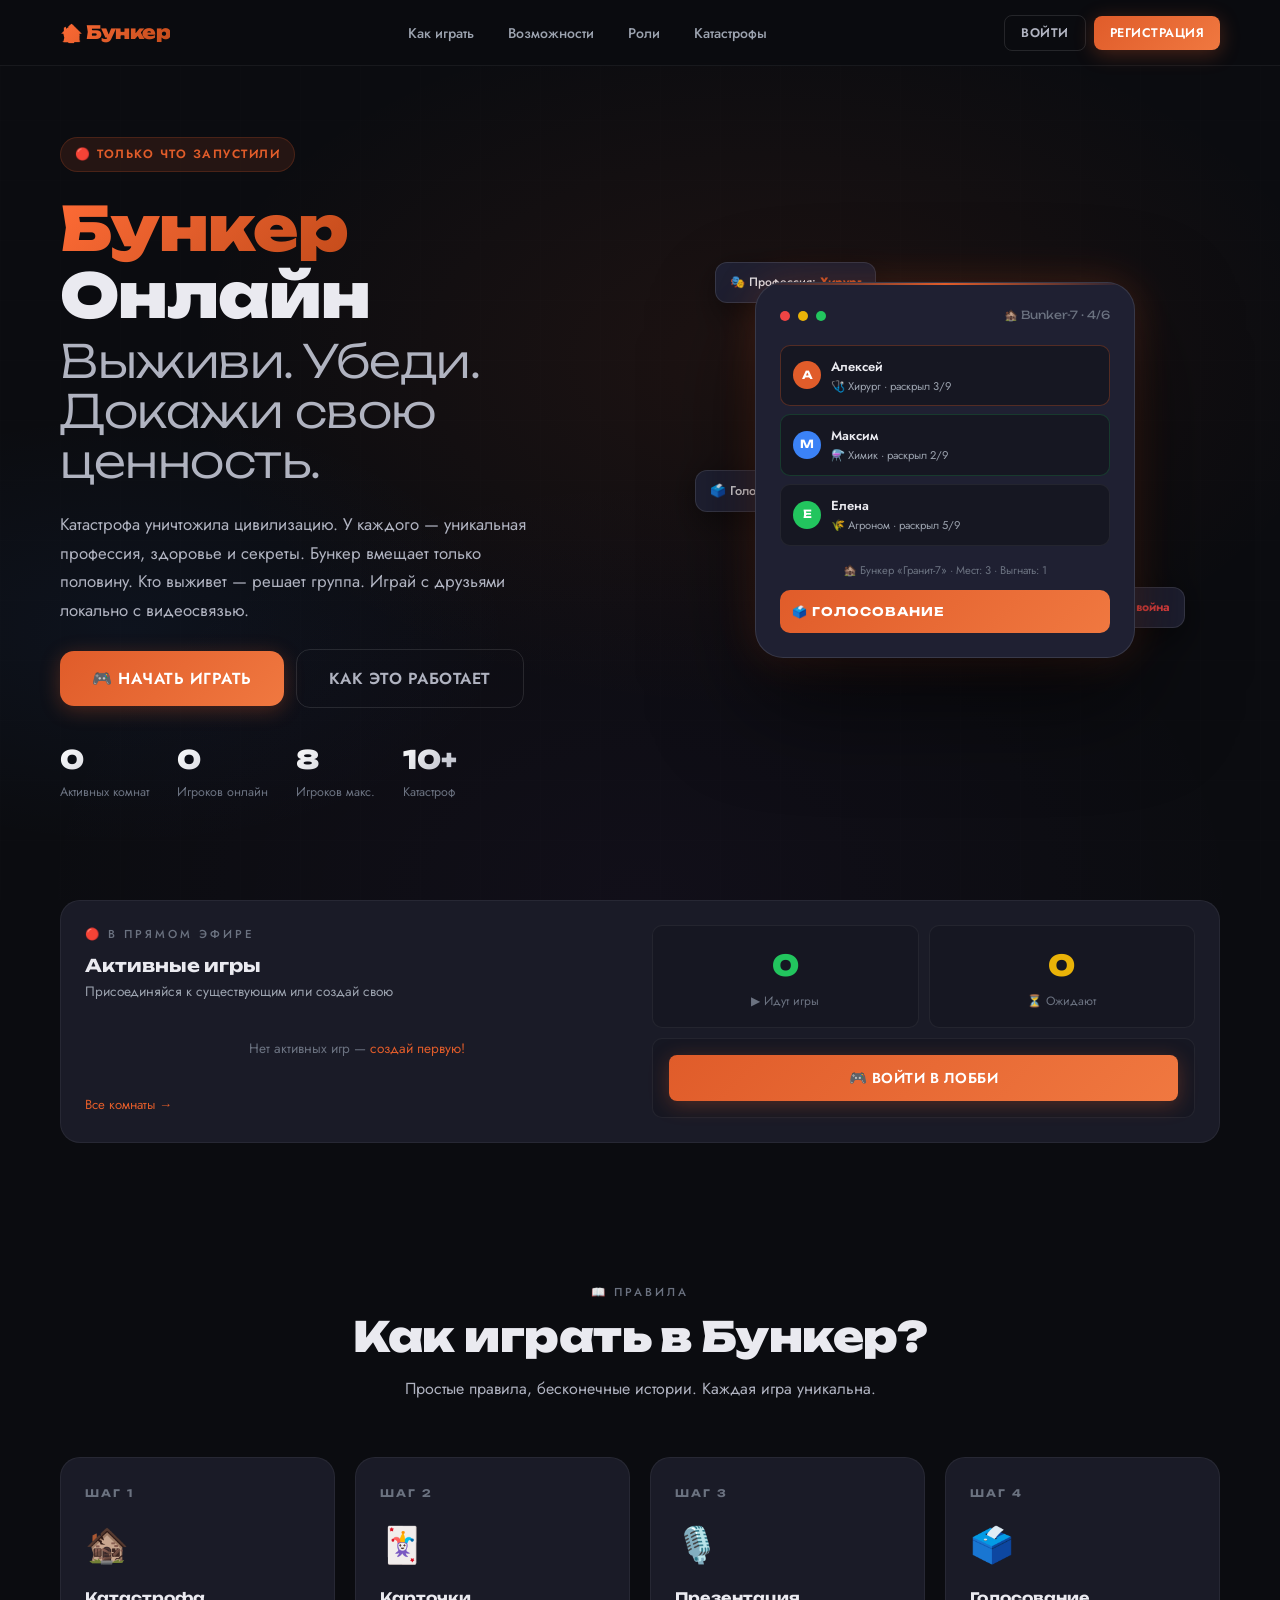
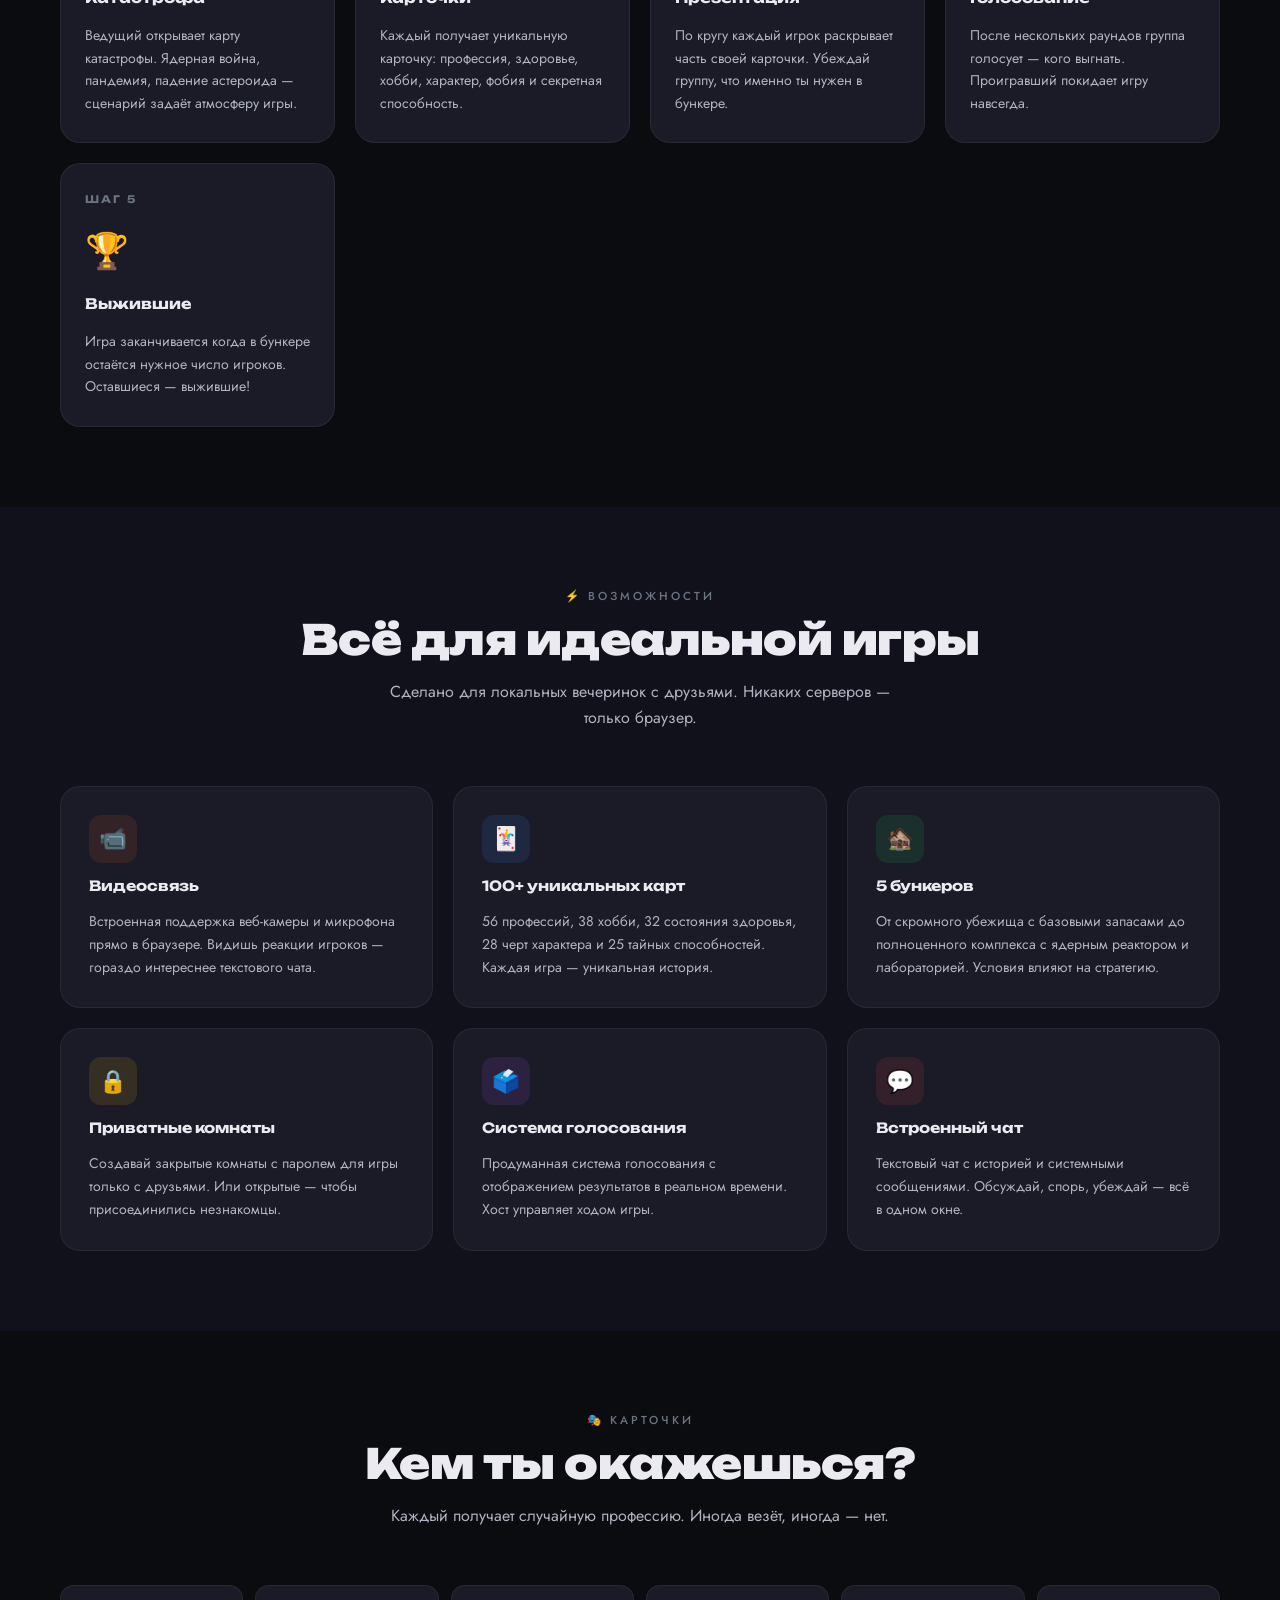
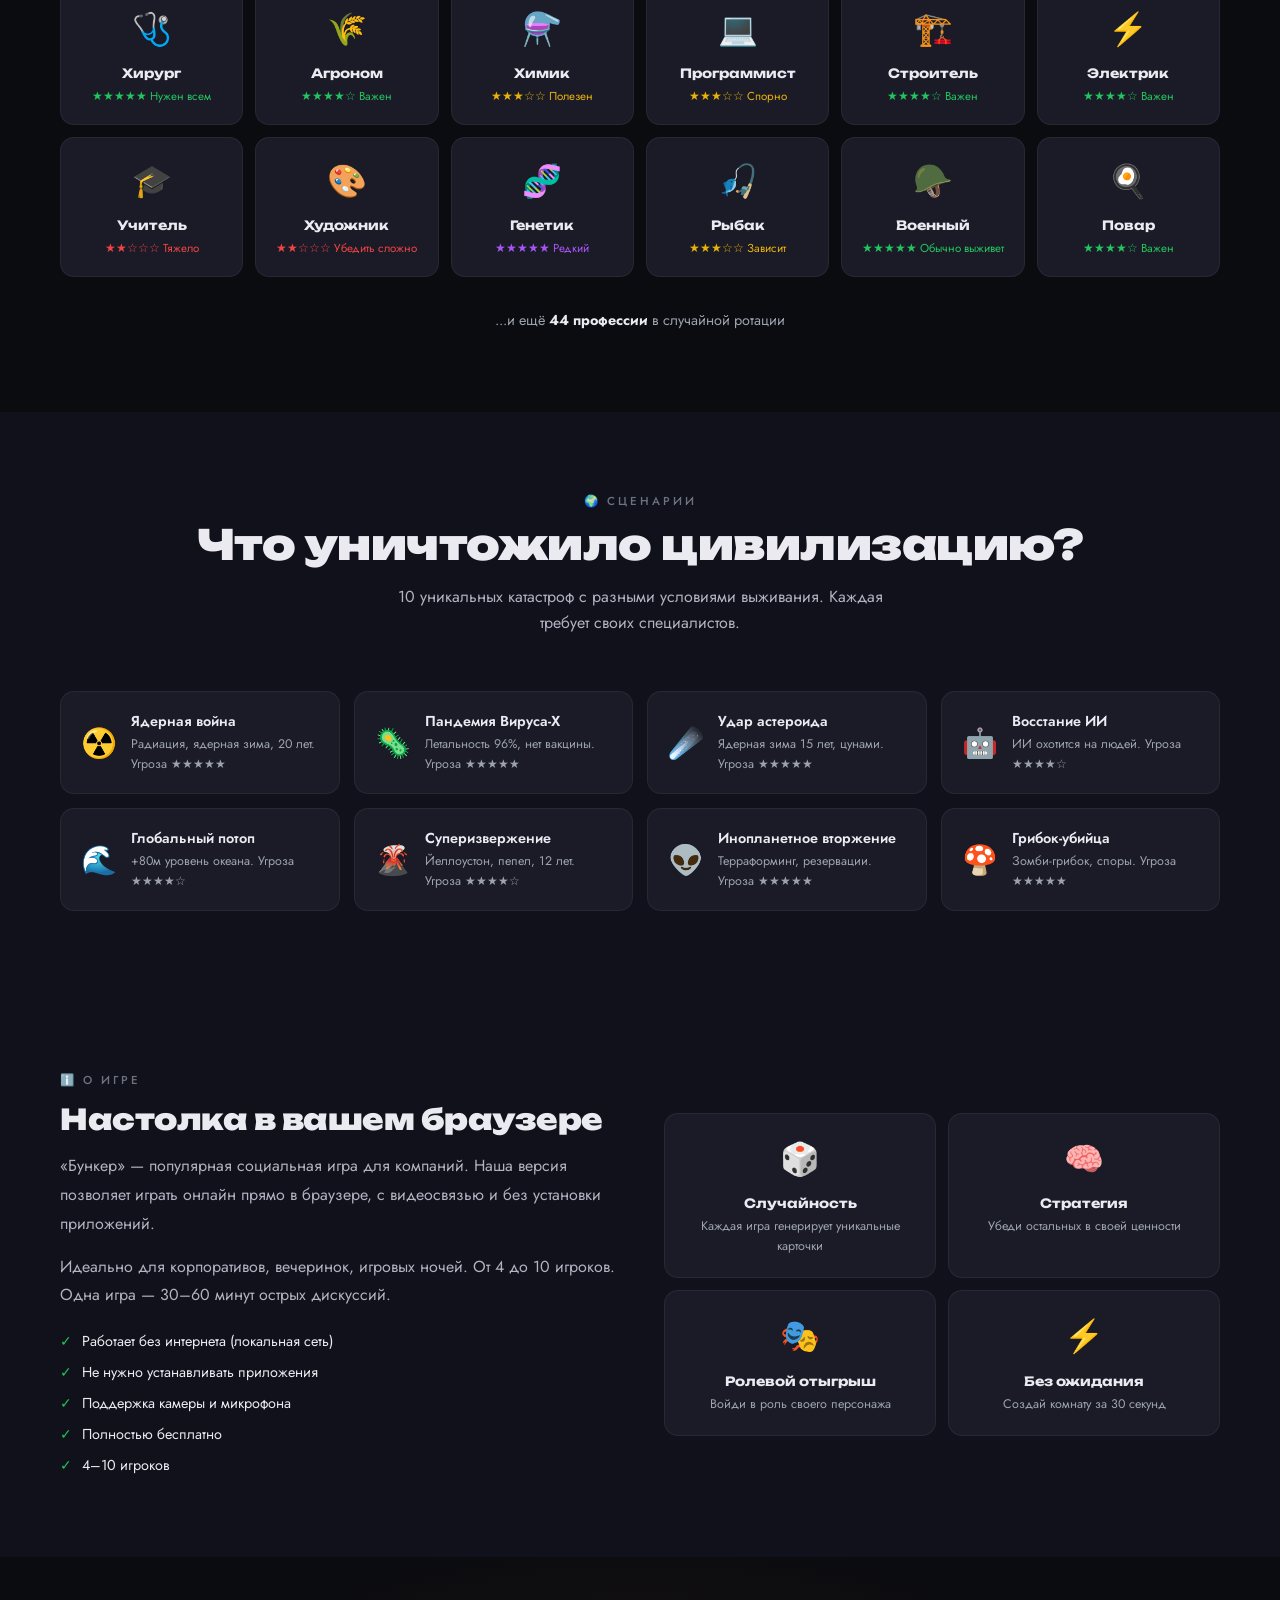
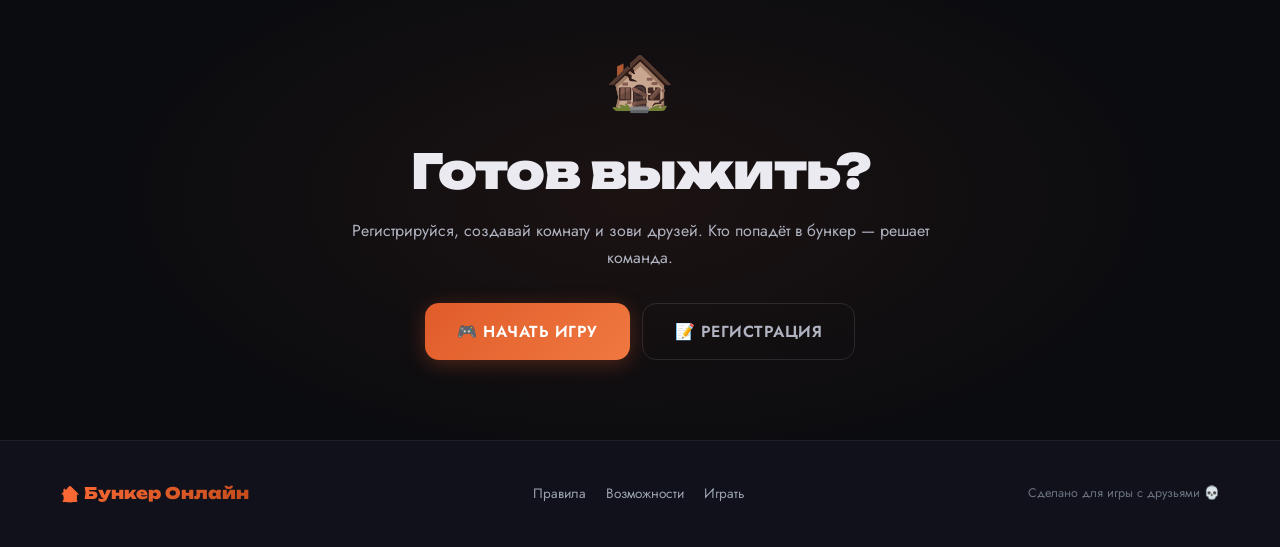
==== game.html @ c31a3048 "Add files via upload" ====
<!DOCTYPE html>
<html lang="ru">
<head>
<meta charset="UTF-8">
<meta name="viewport" content="width=device-width, initial-scale=1.0">
<title>🏚️ Бункер — Игра</title>
<link rel="icon" href="data:image/svg+xml,<svg xmlns='http://www.w3.org/2000/svg' viewBox='0 0 100 100'><text y='.9em' font-size='90'>🏚️</text></svg>">
<link rel="stylesheet" href="css/style.css">
<link rel="stylesheet" href="css/game.css">
</head>
<body class="game-body">

<!-- TOAST -->
<div class="toast-container" id="toast-container"></div>

<!-- ═══════════════════════════════════════
     GAME TOPBAR
═══════════════════════════════════════ -->
<header class="game-topbar">
  <div class="gtb-logo">
    <a href="index.html" class="grad-text" style="font-family:'Unbounded';font-size:.95rem;font-weight:900;">🏚️</a>
  </div>
  <div class="gtb-room-info">
    <span class="gtb-room-name" id="gtb-room-name"></span>
    <span class="gtb-phase-badge phase-waiting" id="gtb-phase"></span>
  </div>
  <div class="gtb-center">
    <span class="player-count-badge" id="gtb-player-count"></span>
    <span id="gtb-extra-info" style="font-size:.78rem;color:var(--muted);"></span>
  </div>
  <div class="gtb-right">
    <button class="btn btn-ghost btn-sm" id="vote-start-btn" onclick="openVote()" style="display:none;">🗳️ Голосование</button>
    <button class="btn btn-accent btn-sm"  id="top-start-btn"  onclick="startGame()"  style="display:none;">▶ Начать игру</button>
    <button class="btn btn-red btn-sm"     onclick="leaveRoom()">🚪 Выйти</button>
    <!-- User info -->
    <div class="flex items-center gap-8" style="margin-left:6px;padding-left:12px;border-left:1px solid var(--border);">
      <div class="avatar avatar-sm" id="nav-avatar" style="background:var(--accent)">?</div>
      <span id="nav-username" style="font-size:.82rem;font-weight:600;color:var(--text2);"></span>
      <button class="btn btn-ghost btn-xs" onclick="doLogout()">Выйти</button>
    </div>
  </div>
</header>

<!-- ═══════════════════════════════════════
     LOBBY VIEW
═══════════════════════════════════════ -->
<div class="game-view active" id="lobby-view">
  <div class="lobby-body">
    <div class="lobby-top">
      <div>
        <div class="lobby-heading">🎮 Активные игры</div>
        <div class="lobby-sub">Выбери комнату или создай свою</div>
      </div>
      <div class="lobby-btns">
        <button class="btn btn-ghost btn-sm" onclick="refreshRoomsList()">🔄 Обновить</button>
        <button class="btn btn-outline btn-sm" onclick="openJoinModal()">🔑 Войти по коду</button>
        <button class="btn btn-accent" onclick="openCreateModal()">➕ Создать игру</button>
      </div>
    </div>
    <div class="rooms-list">
      <div class="rooms-grid" id="rooms-grid"></div>
      <div class="rooms-empty" id="rooms-empty" style="display:none;">
        <div class="empty-emoji">🏚️</div>
        <p>Нет активных игр</p>
        <button class="btn btn-accent" style="margin-top:12px;" onclick="openCreateModal()">➕ Создать первую игру</button>
      </div>
    </div>
  </div>
</div>

<!-- ═══════════════════════════════════════
     ROOM VIEW (waiting + playing inside)
═══════════════════════════════════════ -->
<div class="game-view" id="room-view" style="flex:1;overflow:hidden;flex-direction:column;">

  <!-- ── WAITING VIEW ── -->
  <div class="game-view" id="waiting-view" style="flex:1;flex-direction:column;">
    <div class="waiting-wrap">
      <div class="waiting-eyebrow">Ожидание игроков</div>
      <div class="waiting-title" id="wv-room-name">Название комнаты</div>

      <div class="waiting-code-wrap">
        <div class="waiting-code-label">Код комнаты — нажми чтобы скопировать</div>
        <div class="waiting-code" id="wv-room-code" onclick="copyRoomCode()">XXXX</div>
      </div>

      <div>
        <div class="waiting-players-label" style="text-align:center;margin-bottom:10px;">Участники</div>
        <div class="waiting-players-grid" id="wv-players"></div>
      </div>

      <div class="waiting-meta" id="wv-meta"></div>

      <div class="waiting-actions">
        <button class="btn btn-ghost" id="wv-mic-btn" onclick="toggleMic()">🎤 Мик вкл</button>
        <button class="btn btn-ghost" id="wv-cam-btn" onclick="toggleCam()">📹 Кам вкл</button>
        <button class="btn btn-accent" id="wv-start-btn" onclick="startGame()" style="display:none;">▶ Начать игру</button>
      </div>

      <div style="font-size:.78rem;color:var(--muted);text-align:center;max-width:400px;">
        💡 Минимум 2 игрока для начала. Хост управляет игрой.
      </div>
    </div>
  </div>

  <!-- ── PLAYING VIEW ── -->
  <div class="game-view" id="playing-view" style="flex:1;flex-direction:column;">
    <!-- Phase banner -->
    <div class="phase-banner">
      <div class="pb-text" id="phase-banner-text"><strong>Знакомство</strong></div>
      <div class="pb-actions">
        <button class="btn btn-ghost btn-xs" id="pb-reveal-all" onclick="revealAllMyCard()" style="display:none;">👁 Раскрыть всё</button>
        <button class="btn btn-xs btn-red" id="pb-host-tally" onclick="hostTallyVotes()" style="display:none;">📊 Подвести итоги</button>
      </div>
    </div>

    <div class="playing-wrap" style="flex:1;overflow:hidden;">

      <!-- LEFT: Players list -->
      <div class="players-panel">
        <div class="panel-head">
          <span>Игроки</span>
          <span id="alive-count" style="color:var(--accent);"></span>
        </div>
        <div class="players-list" id="players-list"></div>
      </div>

      <!-- CENTER: Video + Controls -->
      <div class="center-panel" style="position:relative;overflow:hidden;">
        <div class="center-top" style="flex:1;overflow:hidden;">
          <div class="video-grid vg-1" id="video-grid"></div>
        </div>

        <div class="controls-bar">
          <button class="ctrl-btn" id="ctrl-mic"  onclick="toggleMic()"     title="Микрофон">🎤</button>
          <button class="ctrl-btn" id="ctrl-cam"  onclick="toggleCam()"     title="Камера">📹</button>
          <div class="ctrl-sep"></div>
          <button class="ctrl-btn" onclick="openVote()"                      title="Голосование">🗳️</button>
          <button class="ctrl-btn" onclick="switchRightTab('chat')"          title="Чат">💬</button>
          <button class="ctrl-btn" onclick="switchRightTab('card')"          title="Карточка">🃏</button>
          <button class="ctrl-btn" onclick="switchRightTab('bunker')"        title="Бункер">🏚️</button>
        </div>

        <!-- Vote overlay -->
        <div class="vote-overlay" id="vote-overlay">
          <div class="vote-box">
            <div class="vote-title">🗳️ Голосование</div>
            <div class="vote-sub">Кого выгнать из бункера?</div>
            <div class="vote-list" id="vote-list"></div>
            <div class="vote-footer">
              <button class="btn btn-ghost btn-sm" onclick="closeVote()">Отмена</button>
              <button class="btn btn-red btn-sm"   onclick="confirmVote()" id="confirm-vote-btn" disabled>Проголосовать</button>
            </div>
            <div class="vote-results-section" id="vote-results-section" style="display:none;">
              <div class="vr-title">📊 Итоги голосования</div>
              <div id="vote-results-list"></div>
              <button class="btn btn-ghost btn-sm w-full" style="margin-top:10px;" onclick="closeVote()">Закрыть</button>
            </div>
          </div>
        </div>

        <!-- End Game overlay -->
        <div class="endgame-overlay" id="endgame-overlay">
          <div class="endgame-box">
            <div class="eg-emoji" id="eg-emoji">🎉</div>
            <div class="eg-title win" id="eg-title">Вы выжили!</div>
            <div class="eg-desc" id="eg-desc"></div>
            <div style="margin-bottom:10px;font-size:.72rem;letter-spacing:2px;text-transform:uppercase;color:var(--green);">Выжившие</div>
            <div class="eg-survivors" id="eg-survivors"></div>
            <div style="margin-bottom:10px;font-size:.72rem;letter-spacing:2px;text-transform:uppercase;color:var(--red);">Выгнаны</div>
            <div class="eg-kicked" id="eg-kicked"></div>
            <div class="eg-actions">
              <button class="btn btn-accent" onclick="leaveRoom()">🏠 В лобби</button>
              <button class="btn btn-outline" onclick="document.getElementById('endgame-overlay').classList.remove('open')">Закрыть</button>
            </div>
          </div>
        </div>
      </div>

      <!-- RIGHT: Card / Chat / Bunker -->
      <div class="right-panel">
        <div class="right-tabs">
          <button class="rtab active" id="rtab-card"   onclick="switchRightTab('card')">🃏 Карта</button>
          <button class="rtab"        id="rtab-chat"   onclick="switchRightTab('chat')">
            💬 Чат<div class="notif-dot"></div>
          </button>
          <button class="rtab"        id="rtab-bunker" onclick="switchRightTab('bunker')">🏚️ Бункер</button>
        </div>
        <div class="right-content">
          <!-- Card panel -->
          <div class="rpanel active card-panel" id="rpanel-card">
            <div id="char-card-container"></div>
          </div>
          <!-- Chat panel -->
          <div class="rpanel chat-panel" id="rpanel-chat">
            <div class="chat-messages" id="chat-messages"></div>
            <div class="chat-input-row">
              <input class="chat-input" id="chat-input" placeholder="Написать…" maxlength="300" />
              <button class="chat-send-btn" onclick="sendChat()">➤</button>
            </div>
          </div>
          <!-- Bunker panel -->
          <div class="rpanel bunker-panel" id="rpanel-bunker">
            <div id="bunker-panel-content"></div>
          </div>
        </div>
      </div>

    </div><!-- /playing-wrap -->
  </div><!-- /playing-view -->

</div><!-- /room-view -->


<!-- ═══════════════════════════════════════
     MODALS
═══════════════════════════════════════ -->

<!-- Create room -->
<div class="overlay" id="create-modal">
  <div class="modal modal-md">
    <div class="modal-header">
      <h3>➕ Создать игру</h3>
      <button class="btn-close" onclick="closeModal('create-modal')">✕</button>
    </div>
    <div class="modal-body">
      <div class="field">
        <label>Название комнаты</label>
        <input id="cr-name" placeholder="Бункер выживших" maxlength="40" />
      </div>
      <div class="field">
        <label>Количество игроков</label>
        <select id="cr-players">
          <option value="4">4 игрока</option>
          <option value="5">5 игроков</option>
          <option value="6" selected>6 игроков</option>
          <option value="7">7 игроков</option>
          <option value="8">8 игроков</option>
          <option value="10">10 игроков</option>
        </select>
      </div>
      <div class="field">
        <label>Режим игры</label>
        <select id="cr-preset">
          <option value="classic">📖 Классика</option>
          <option value="hard">⚔️ Хардкор</option>
          <option value="fun">😄 Весёлый</option>
        </select>
      </div>
      <div class="field">
        <label>Пароль (оставь пустым для открытой игры)</label>
        <input id="cr-password" type="password" placeholder="Пустое = открытая игра" />
      </div>
    </div>
    <div class="modal-footer">
      <button class="btn btn-ghost" onclick="closeModal('create-modal')">Отмена</button>
      <button class="btn btn-accent" onclick="createRoom()">🚀 Создать</button>
    </div>
  </div>
</div>

<!-- Join by code -->
<div class="overlay" id="join-modal">
  <div class="modal modal-sm">
    <div class="modal-header">
      <h3>🔑 Войти по коду</h3>
      <button class="btn-close" onclick="closeModal('join-modal')">✕</button>
    </div>
    <div class="modal-body">
      <div class="field">
        <label>Код комнаты (4 символа)</label>
        <input id="jn-code" placeholder="XXXX" maxlength="4"
          style="font-family:'Unbounded';letter-spacing:6px;text-transform:uppercase;font-size:1.3rem;text-align:center;"
          oninput="this.value=this.value.toUpperCase()" />
      </div>
    </div>
    <div class="modal-footer">
      <button class="btn btn-ghost"  onclick="closeModal('join-modal')">Отмена</button>
      <button class="btn btn-accent" onclick="joinByCode()">Войти →</button>
    </div>
  </div>
</div>

<!-- Password prompt -->
<div class="overlay" id="pass-modal">
  <div class="modal modal-sm">
    <div class="modal-header">
      <h3>🔒 Введи пароль</h3>
      <button class="btn-close" onclick="closeModal('pass-modal')">✕</button>
    </div>
    <div class="modal-body">
      <div class="field">
        <label>Пароль комнаты</label>
        <input id="pm-pass" type="password" placeholder="Пароль…" />
      </div>
    </div>
    <div class="modal-footer">
      <button class="btn btn-ghost"  onclick="closeModal('pass-modal')">Отмена</button>
      <button class="btn btn-accent" onclick="submitPass()">Войти</button>
    </div>
  </div>
</div>

<script src="js/data.js"></script>
<script src="js/auth.js"></script>
<script src="js/game.js"></script>
<script>
  // Enter key for modals
  document.getElementById('jn-code').addEventListener('keydown', e => { if (e.key === 'Enter') joinByCode(); });
  document.getElementById('pm-pass').addEventListener('keydown', e => { if (e.key === 'Enter') submitPass(); });
  document.getElementById('cr-name').addEventListener('keydown', e => { if (e.key === 'Enter') createRoom(); });
  // Init
  window.addEventListener('DOMContentLoaded', initGamePage);
</script>
</body>
</html>
---- css/style.css ----
/* ═══════════════════════════════════════════════════════════
   БУНКЕР ОНЛАЙН — GLOBAL STYLES
   ═══════════════════════════════════════════════════════════ */

@import url('https://fonts.googleapis.com/css2?family=Unbounded:wght@300;400;600;700;900&family=Jost:ital,wght@0,300;0,400;0,500;0,600;0,700;1,400&display=swap');

/* ── RESET & BASE ── */
*, *::before, *::after { margin: 0; padding: 0; box-sizing: border-box; }
html { scroll-behavior: smooth; font-size: 16px; }
body {
  font-family: 'Jost', sans-serif;
  background: var(--bg);
  color: var(--text);
  line-height: 1.6;
  min-height: 100vh;
  -webkit-font-smoothing: antialiased;
}

/* ── CSS VARIABLES ── */
:root {
  --bg:        #0b0c10;
  --bg2:       #10111a;
  --bg3:       #161722;
  --card:      #1a1b27;
  --card2:     #1f2032;
  --border:    rgba(255,255,255,0.06);
  --border2:   rgba(255,255,255,0.11);
  --border3:   rgba(255,255,255,0.18);

  --accent:    #e05c2a;
  --accent2:   #f07840;
  --accent3:   #c44b1a;
  --accent-bg: rgba(224,92,42,0.12);
  --accent-glow: 0 0 40px rgba(224,92,42,0.25);

  --blue:      #3b82f6;
  --blue-bg:   rgba(59,130,246,0.12);
  --green:     #22c55e;
  --green-bg:  rgba(34,197,94,0.12);
  --red:       #ef4444;
  --red-bg:    rgba(239,68,68,0.12);
  --yellow:    #eab308;
  --yellow-bg: rgba(234,179,8,0.12);
  --purple:    #a855f7;
  --purple-bg: rgba(168,85,247,0.12);

  --text:      #eaeaf0;
  --text2:     #b0b3c0;
  --muted:     #6b7280;
  --muted2:    #9ca3af;

  --radius-sm: 8px;
  --radius:    14px;
  --radius-lg: 20px;
  --radius-xl: 28px;

  --shadow-sm: 0 2px 8px rgba(0,0,0,0.3);
  --shadow:    0 8px 30px rgba(0,0,0,0.4);
  --shadow-lg: 0 20px 60px rgba(0,0,0,0.5);
  --shadow-xl: 0 40px 100px rgba(0,0,0,0.6);

  --transition: 0.22s ease;
  --transition-fast: 0.12s ease;
}

/* ── SCROLLBAR ── */
::-webkit-scrollbar { width: 5px; height: 5px; }
::-webkit-scrollbar-track { background: var(--bg2); }
::-webkit-scrollbar-thumb { background: rgba(255,255,255,0.1); border-radius: 3px; }
::-webkit-scrollbar-thumb:hover { background: rgba(255,255,255,0.2); }

/* ── TYPOGRAPHY ── */
h1,h2,h3,h4,h5 { font-family: 'Unbounded', sans-serif; line-height: 1.2; }
a { color: inherit; text-decoration: none; }
img { max-width: 100%; display: block; }
button { cursor: pointer; font-family: 'Jost', sans-serif; }
input, select, textarea { font-family: 'Jost', sans-serif; }

/* ── BUTTONS ── */
.btn {
  display: inline-flex; align-items: center; justify-content: center;
  gap: 8px; padding: 13px 24px;
  border: none; border-radius: var(--radius-sm);
  font-size: 0.9rem; font-weight: 600;
  letter-spacing: 0.5px; text-transform: uppercase;
  transition: all var(--transition); white-space: nowrap;
  position: relative; overflow: hidden;
}
.btn::after {
  content: ''; position: absolute; inset: 0;
  background: rgba(255,255,255,0); transition: background var(--transition-fast);
}
.btn:hover::after { background: rgba(255,255,255,0.06); }
.btn:active { transform: scale(0.98); }

.btn-accent {
  background: linear-gradient(135deg, var(--accent), var(--accent2));
  color: #fff; box-shadow: 0 4px 20px rgba(224,92,42,0.3);
}
.btn-accent:hover { box-shadow: 0 8px 30px rgba(224,92,42,0.5); transform: translateY(-2px); }

.btn-outline {
  background: transparent; color: var(--text2);
  border: 1px solid var(--border2);
}
.btn-outline:hover { border-color: var(--border3); color: var(--text); }

.btn-ghost {
  background: rgba(255,255,255,0.05); color: var(--text2);
  border: 1px solid var(--border);
}
.btn-ghost:hover { background: rgba(255,255,255,0.09); color: var(--text); }

.btn-blue {
  background: linear-gradient(135deg, var(--blue), #2563eb);
  color: #fff; box-shadow: 0 4px 20px rgba(59,130,246,0.3);
}
.btn-blue:hover { box-shadow: 0 8px 30px rgba(59,130,246,0.5); transform: translateY(-2px); }

.btn-green {
  background: linear-gradient(135deg, var(--green), #16a34a);
  color: #fff; box-shadow: 0 4px 20px rgba(34,197,94,0.3);
}
.btn-green:hover { box-shadow: 0 8px 30px rgba(34,197,94,0.4); transform: translateY(-2px); }

.btn-red {
  background: var(--red-bg); color: var(--red);
  border: 1px solid rgba(239,68,68,0.25);
}
.btn-red:hover { background: rgba(239,68,68,0.22); }

.btn-lg { padding: 16px 32px; font-size: 1rem; border-radius: var(--radius); }
.btn-sm { padding: 8px 16px; font-size: 0.78rem; }
.btn-xs { padding: 5px 10px; font-size: 0.72rem; border-radius: 6px; }
.btn:disabled { opacity: 0.4; cursor: not-allowed; transform: none !important; box-shadow: none !important; }

/* ── FORM ELEMENTS ── */
.field { display: flex; flex-direction: column; gap: 6px; }
.field label {
  font-size: 0.73rem; letter-spacing: 1.5px;
  text-transform: uppercase; color: var(--muted2); font-weight: 500;
}
.field input, .field select, .field textarea {
  padding: 13px 16px; background: var(--bg2);
  border: 1px solid var(--border2); border-radius: var(--radius-sm);
  color: var(--text); font-size: 0.95rem;
  transition: border-color var(--transition), box-shadow var(--transition);
  outline: none; width: 100%;
}
.field input:focus, .field select:focus {
  border-color: var(--accent);
  box-shadow: 0 0 0 3px rgba(224,92,42,0.15);
}
.field input::placeholder { color: var(--muted); }
.field select { appearance: none; cursor: pointer; }
.field select option { background: var(--bg3); }

/* ── BADGES ── */
.badge {
  display: inline-flex; align-items: center; gap: 5px;
  padding: 4px 10px; border-radius: 20px;
  font-size: 0.7rem; font-weight: 600; letter-spacing: 0.8px; text-transform: uppercase;
}
.badge-orange { background: var(--accent-bg); color: var(--accent); border: 1px solid rgba(224,92,42,0.2); }
.badge-blue   { background: var(--blue-bg);   color: var(--blue);   border: 1px solid rgba(59,130,246,0.2); }
.badge-green  { background: var(--green-bg);  color: var(--green);  border: 1px solid rgba(34,197,94,0.2); }
.badge-red    { background: var(--red-bg);    color: var(--red);    border: 1px solid rgba(239,68,68,0.2); }
.badge-yellow { background: var(--yellow-bg); color: var(--yellow); border: 1px solid rgba(234,179,8,0.2); }
.badge-purple { background: var(--purple-bg); color: var(--purple); border: 1px solid rgba(168,85,247,0.2); }
.badge-gray   { background: rgba(107,114,128,0.12); color: var(--muted2); border: 1px solid var(--border); }

/* ── CARD ── */
.card {
  background: var(--card); border: 1px solid var(--border);
  border-radius: var(--radius-lg); overflow: hidden;
  transition: border-color var(--transition), transform var(--transition), box-shadow var(--transition);
}
.card:hover { border-color: var(--border2); }
.card-glow:hover { border-color: var(--accent); box-shadow: var(--accent-glow); }

/* ── MODAL ── */
.overlay {
  display: none; position: fixed; inset: 0;
  background: rgba(0,0,0,0.82); backdrop-filter: blur(8px);
  z-index: 900; align-items: center; justify-content: center;
  padding: 20px;
}
.overlay.open { display: flex; }

.modal {
  background: var(--card2); border: 1px solid var(--border2);
  border-radius: var(--radius-xl); width: 100%;
  max-height: 90vh; overflow-y: auto;
  box-shadow: var(--shadow-xl);
  animation: modalIn 0.25s cubic-bezier(0.34,1.56,0.64,1);
  position: relative;
}
.modal::before {
  content: ''; position: absolute; top: 0; left: 0; right: 0; height: 2px;
  background: linear-gradient(90deg, transparent, var(--accent), transparent);
}
.modal-sm  { max-width: 380px; }
.modal-md  { max-width: 480px; }
.modal-lg  { max-width: 640px; }

@keyframes modalIn {
  from { transform: scale(0.88) translateY(40px); opacity: 0; }
  to   { transform: scale(1) translateY(0); opacity: 1; }
}

.modal-header {
  padding: 24px 28px 18px;
  border-bottom: 1px solid var(--border);
  display: flex; justify-content: space-between; align-items: center;
}
.modal-header h3 {
  font-family: 'Unbounded'; font-size: 0.95rem;
  font-weight: 700; letter-spacing: 0.5px;
}
.modal-body { padding: 24px 28px; display: flex; flex-direction: column; gap: 16px; }
.modal-footer {
  padding: 0 28px 24px;
  display: flex; gap: 10px; justify-content: flex-end;
}

.btn-close {
  width: 32px; height: 32px; border-radius: 50%;
  background: rgba(255,255,255,0.05); border: 1px solid var(--border);
  display: flex; align-items: center; justify-content: center;
  color: var(--muted2); font-size: 0.85rem;
  transition: all var(--transition-fast);
}
.btn-close:hover { color: var(--red); border-color: var(--red); background: var(--red-bg); }

/* ── TOAST ── */
.toast-container {
  position: fixed; top: 74px; right: 20px;
  z-index: 9999; display: flex; flex-direction: column; gap: 8px;
  pointer-events: none; max-width: 320px;
}
.toast {
  display: flex; align-items: center; gap: 10px;
  padding: 13px 16px; border-radius: var(--radius-sm);
  font-size: 0.85rem; font-weight: 500;
  box-shadow: var(--shadow); pointer-events: all;
  animation: toastSlide 0.3s ease;
  transition: opacity 0.3s ease;
}
@keyframes toastSlide {
  from { transform: translateX(120%); opacity: 0; }
  to   { transform: translateX(0);   opacity: 1; }
}
.toast-success { background: #14532d; border: 1px solid var(--green); color: #86efac; }
.toast-error   { background: #450a0a; border: 1px solid var(--red);   color: #fca5a5; }
.toast-info    { background: #1e3a5f; border: 1px solid var(--blue);  color: #93c5fd; }
.toast-warn    { background: #422006; border: 1px solid var(--yellow); color: #fde68a; }
.toast-icon    { font-size: 1rem; flex-shrink: 0; }

/* ── DIVIDER ── */
.divider {
  height: 1px; background: var(--border);
  margin: 8px 0;
}

/* ── AVATAR ── */
.avatar {
  display: flex; align-items: center; justify-content: center;
  font-weight: 700; color: #fff; flex-shrink: 0;
  border-radius: 50%; font-family: 'Unbounded';
}
.avatar-sm  { width: 28px; height: 28px; font-size: 0.7rem; }
.avatar-md  { width: 36px; height: 36px; font-size: 0.9rem; }
.avatar-lg  { width: 48px; height: 48px; font-size: 1.1rem; }
.avatar-xl  { width: 64px; height: 64px; font-size: 1.4rem; }

/* ── UTILITY ── */
.flex         { display: flex; }
.flex-col     { display: flex; flex-direction: column; }
.flex-center  { display: flex; align-items: center; justify-content: center; }
.gap-4        { gap: 4px; }
.gap-8        { gap: 8px; }
.gap-12       { gap: 12px; }
.gap-16       { gap: 16px; }
.gap-20       { gap: 20px; }
.gap-24       { gap: 24px; }
.items-center { align-items: center; }
.justify-between { justify-content: space-between; }
.text-center  { text-align: center; }
.text-muted   { color: var(--muted2); }
.text-accent  { color: var(--accent); }
.text-green   { color: var(--green); }
.text-red     { color: var(--red); }
.text-yellow  { color: var(--yellow); }
.font-mono    { font-family: 'Courier New', monospace; }
.font-display { font-family: 'Unbounded', sans-serif; }
.w-full       { width: 100%; }
.hidden       { display: none !important; }
.overflow-hidden { overflow: hidden; }
.relative     { position: relative; }
.absolute     { position: absolute; }

/* ── GRADIENT TEXT ── */
.grad-text {
  background: linear-gradient(135deg, #ff6b35, var(--accent), #c44b1a);
  -webkit-background-clip: text; -webkit-text-fill-color: transparent;
  background-clip: text;
}
.grad-text-blue {
  background: linear-gradient(135deg, #60a5fa, var(--blue));
  -webkit-background-clip: text; -webkit-text-fill-color: transparent;
}
.grad-text-green {
  background: linear-gradient(135deg, #4ade80, var(--green));
  -webkit-background-clip: text; -webkit-text-fill-color: transparent;
}

/* ── SECTION LABEL ── */
.section-label {
  font-size: 0.72rem; letter-spacing: 3px;
  text-transform: uppercase; color: var(--muted);
  font-weight: 500;
}

/* ── PULSE ANIMATION ── */
@keyframes pulse {
  0%,100% { opacity: 1; }
  50%      { opacity: 0.5; }
}
.pulse { animation: pulse 2s ease-in-out infinite; }

/* ── SPIN ── */
@keyframes spin {
  from { transform: rotate(0deg); }
  to   { transform: rotate(360deg); }
}
.spin { animation: spin 1s linear infinite; }

/* ── FADE IN ── */
@keyframes fadeInUp {
  from { opacity: 0; transform: translateY(20px); }
  to   { opacity: 1; transform: translateY(0); }
}
.fade-in { animation: fadeInUp 0.5s ease forwards; }

/* ── GLOW LINE ── */
.glow-line {
  height: 2px; width: 100%;
  background: linear-gradient(90deg, transparent, var(--accent), transparent);
}
---- css/game.css ----
/* ═══════════════════════════════════════════════════════════
   GAME PAGE — game.css
   ═══════════════════════════════════════════════════════════ */

/* ── GAME LAYOUT ── */
body.game-body {
  overflow: hidden; height: 100vh; display: flex; flex-direction: column;
}

/* ── GAME TOPBAR ── */
.game-topbar {
  height: 58px; flex-shrink: 0;
  background: var(--bg2); border-bottom: 1px solid var(--border);
  display: flex; align-items: center; justify-content: space-between;
  padding: 0 16px 0 20px; gap: 12px; z-index: 100;
}
.gtb-logo { font-family: 'Unbounded'; font-size: 0.95rem; font-weight: 900; flex-shrink: 0; }
.gtb-room-info { display: flex; align-items: center; gap: 10px; flex: 1; min-width: 0; }
.gtb-room-name {
  font-family: 'Unbounded'; font-size: 0.85rem; font-weight: 700;
  white-space: nowrap; overflow: hidden; text-overflow: ellipsis; max-width: 180px;
}
.gtb-phase-badge {
  padding: 4px 12px; border-radius: 20px;
  font-size: 0.68rem; font-weight: 700; letter-spacing: 1.5px; text-transform: uppercase;
  flex-shrink: 0;
}
.phase-waiting { background: var(--blue-bg); color: var(--blue); border: 1px solid rgba(59,130,246,0.2); }
.phase-playing { background: var(--accent-bg); color: var(--accent); border: 1px solid rgba(224,92,42,0.2); }
.phase-voting  { background: var(--red-bg); color: var(--red); border: 1px solid rgba(239,68,68,0.2); }
.phase-done    { background: var(--green-bg); color: var(--green); border: 1px solid rgba(34,197,94,0.2); }

.gtb-center { display: flex; align-items: center; gap: 8px; font-size: 0.82rem; color: var(--muted2); }
.gtb-right  { display: flex; align-items: center; gap: 8px; flex-shrink: 0; }

/* ── MAIN VIEW (screens inside game) ── */
.game-view { flex: 1; overflow: hidden; display: none; flex-direction: column; }
.game-view.active { display: flex; }

/* ═══════════════════════
   LOBBY / WAITING VIEW
═══════════════════════ */
.waiting-wrap {
  flex: 1; display: flex; flex-direction: column;
  align-items: center; justify-content: center;
  padding: 30px 20px; gap: 28px; overflow-y: auto;
  background:
    radial-gradient(ellipse 50% 40% at 50% 50%, rgba(224,92,42,0.06) 0%, transparent 70%);
}
.waiting-eyebrow {
  font-size: 0.72rem; letter-spacing: 3px; text-transform: uppercase;
  color: var(--muted); display: flex; align-items: center; gap: 8px;
}
.waiting-eyebrow::before, .waiting-eyebrow::after {
  content: ''; flex: 1; height: 1px; background: var(--border); width: 40px;
}
.waiting-title {
  font-family: 'Unbounded'; font-size: clamp(1.4rem, 4vw, 2.2rem);
  font-weight: 900; text-align: center; letter-spacing: -0.5px;
}
.waiting-code-wrap { text-align: center; }
.waiting-code-label { font-size: 0.72rem; letter-spacing: 2px; text-transform: uppercase; color: var(--muted); margin-bottom: 8px; }
.waiting-code {
  display: inline-block; font-family: 'Unbounded'; font-size: 2rem;
  font-weight: 900; letter-spacing: 10px; color: var(--accent);
  background: var(--accent-bg); border: 1px dashed rgba(224,92,42,0.4);
  padding: 12px 28px 12px 38px; border-radius: var(--radius);
  cursor: pointer; transition: all var(--transition);
}
.waiting-code:hover { background: rgba(224,92,42,0.2); box-shadow: var(--accent-glow); }

.waiting-players-label { font-size: 0.72rem; letter-spacing: 2px; text-transform: uppercase; color: var(--muted); }
.waiting-players-grid {
  display: flex; flex-wrap: wrap; gap: 10px; justify-content: center; max-width: 600px;
}
.wp-chip {
  display: flex; align-items: center; gap: 8px;
  padding: 9px 16px 9px 10px; border-radius: 30px;
  background: var(--card); border: 1px solid var(--border);
  transition: border-color var(--transition);
}
.wp-chip.me { border-color: rgba(224,92,42,0.4); }
.wp-chip.host-chip .wp-name::after { content: ' 👑'; }
.wp-name { font-size: 0.88rem; font-weight: 600; }

.waiting-meta {
  background: var(--card); border: 1px solid var(--border); border-radius: var(--radius);
  padding: 16px 20px; max-width: 500px; width: 100%; text-align: center;
  font-size: 0.85rem; color: var(--muted2); line-height: 1.7;
}
.waiting-meta strong { color: var(--text); }
.waiting-actions { display: flex; gap: 10px; flex-wrap: wrap; justify-content: center; }

/* ═══════════════════════
   PLAYING VIEW
═══════════════════════ */
.playing-wrap {
  flex: 1; display: grid; overflow: hidden;
  grid-template-columns: 220px 1fr 300px;
  grid-template-rows: 1fr;
}

/* Phase Banner */
.phase-banner {
  padding: 9px 18px; flex-shrink: 0;
  background: rgba(224,92,42,0.06); border-bottom: 1px solid rgba(224,92,42,0.12);
  display: flex; align-items: center; justify-content: space-between; gap: 10px;
}
.pb-text { font-size: 0.83rem; color: var(--text2); }
.pb-text strong { color: var(--text); }
.pb-actions { display: flex; gap: 6px; flex-shrink: 0; }

/* ── LEFT PANEL: Players ── */
.players-panel {
  border-right: 1px solid var(--border); background: var(--bg2);
  display: flex; flex-direction: column; overflow: hidden;
}
.panel-head {
  padding: 12px 14px 10px; border-bottom: 1px solid var(--border);
  font-size: 0.68rem; letter-spacing: 2.5px; text-transform: uppercase;
  color: var(--muted); display: flex; align-items: center; justify-content: space-between;
}
.players-list { overflow-y: auto; flex: 1; }

.player-item {
  padding: 10px 12px; display: flex; align-items: center; gap: 9px;
  border-bottom: 1px solid var(--border); transition: background var(--transition-fast);
  position: relative;
}
.player-item:hover { background: rgba(255,255,255,0.025); }
.player-item.is-me   { background: rgba(224,92,42,0.05); }
.player-item.is-host .pi-name::after { content: '👑'; font-size: 0.7rem; margin-left: 4px; }
.player-item.kicked  { opacity: 0.35; }
.player-item.kicked .pi-status::before { content: '🚫 '; }

.pi-cam { width: 36px; height: 27px; border-radius: 5px; background: var(--bg3); flex-shrink: 0; overflow: hidden; border: 1px solid var(--border); }
.pi-cam video { width: 100%; height: 100%; object-fit: cover; }
.pi-cam.no-cam { display: flex; align-items: center; justify-content: center; font-size: 0.7rem; color: var(--muted); }

.pi-info { flex: 1; min-width: 0; }
.pi-name { font-size: 0.83rem; font-weight: 600; white-space: nowrap; overflow: hidden; text-overflow: ellipsis; }
.pi-status { font-size: 0.7rem; color: var(--muted); margin-top: 1px; }

.pi-icons { display: flex; gap: 3px; align-items: center; flex-shrink: 0; }
.pi-icon { font-size: 0.75rem; opacity: 0.5; }
.pi-icon.active { opacity: 1; }
.pi-icon.muted { color: var(--red); opacity: 0.8; }

.pi-kick {
  width: 22px; height: 22px; border-radius: 5px;
  background: var(--red-bg); border: 1px solid rgba(239,68,68,0.2);
  color: var(--red); font-size: 0.65rem;
  display: flex; align-items: center; justify-content: center;
  cursor: pointer; opacity: 0; transition: opacity var(--transition-fast);
}
.player-item:hover .pi-kick { opacity: 1; }

/* ── CENTER PANEL: Video + Controls ── */
.center-panel {
  display: flex; flex-direction: column; overflow: hidden; position: relative;
}
.center-top { flex: 1; overflow: hidden; position: relative; }

.video-grid {
  display: grid; gap: 8px; padding: 12px; height: 100%;
  align-content: start; overflow: hidden;
}
.vg-1 { grid-template-columns: 1fr; }
.vg-2 { grid-template-columns: 1fr 1fr; }
.vg-3, .vg-4 { grid-template-columns: 1fr 1fr; }
.vg-5, .vg-6 { grid-template-columns: repeat(3,1fr); }
.vg-7, .vg-8 { grid-template-columns: repeat(4,1fr); }
.vg-9,.vg-10 { grid-template-columns: repeat(5,1fr); }

.video-tile {
  border-radius: 10px; overflow: hidden; position: relative;
  background: var(--bg3); border: 2px solid var(--border);
  aspect-ratio: 16/9; transition: border-color 0.2s;
}
.video-tile.is-me-tile  { border-color: rgba(224,92,42,0.5); }
.video-tile.speaking-tile { border-color: var(--green); box-shadow: 0 0 12px rgba(34,197,94,0.3); }
.video-tile video { width: 100%; height: 100%; object-fit: cover; display: block; }

.tile-no-cam {
  position: absolute; inset: 0; display: flex;
  flex-direction: column; align-items: center; justify-content: center; gap: 6px;
}
.tile-name {
  position: absolute; bottom: 0; left: 0; right: 0;
  padding: 20px 8px 6px;
  background: linear-gradient(transparent, rgba(0,0,0,0.7));
  font-size: 0.72rem; font-weight: 600;
}
.tile-icons { position: absolute; top: 6px; left: 6px; display: flex; gap: 4px; }
.tile-icon {
  width: 20px; height: 20px; border-radius: 5px;
  background: rgba(0,0,0,0.55); display: flex; align-items: center;
  justify-content: center; font-size: 0.65rem;
}

/* Controls bar */
.controls-bar {
  height: 68px; flex-shrink: 0;
  background: var(--bg2); border-top: 1px solid var(--border);
  display: flex; align-items: center; justify-content: center; gap: 8px; padding: 0 16px;
}
.ctrl-btn {
  width: 44px; height: 44px; border-radius: 50%;
  border: 1.5px solid var(--border2); background: var(--bg3);
  display: flex; align-items: center; justify-content: center;
  font-size: 1.05rem; transition: all var(--transition-fast); color: var(--text2);
}
.ctrl-btn:hover { background: rgba(255,255,255,0.07); border-color: var(--border3); color: var(--text); }
.ctrl-btn.muted-btn { background: var(--red-bg); border-color: rgba(239,68,68,0.4); color: var(--red); }
.ctrl-sep { width: 1px; height: 28px; background: var(--border2); margin: 0 4px; }

/* ── RIGHT PANEL: Card+Chat ── */
.right-panel {
  border-left: 1px solid var(--border); background: var(--bg2);
  display: flex; flex-direction: column; overflow: hidden;
}
.right-tabs {
  display: flex; border-bottom: 1px solid var(--border); flex-shrink: 0;
}
.rtab {
  flex: 1; padding: 12px 6px; border: none; background: transparent;
  color: var(--muted); font-size: 0.72rem; font-weight: 600;
  letter-spacing: 1px; text-transform: uppercase; transition: all var(--transition-fast);
  border-bottom: 2px solid transparent; margin-bottom: -1px; position: relative;
}
.rtab.active { color: var(--text); border-bottom-color: var(--accent); }
.rtab .notif-dot {
  position: absolute; top: 8px; right: 8px; width: 6px; height: 6px;
  border-radius: 50%; background: var(--red); display: none;
}
.rtab .notif-dot.show { display: block; }

.right-content { flex: 1; overflow: hidden; }
.rpanel { display: none; height: 100%; flex-direction: column; }
.rpanel.active { display: flex; }

/* Card panel */
.card-panel { overflow-y: auto; padding: 14px; gap: 10px; }

.char-card {
  background: var(--card); border: 1px solid var(--border2);
  border-radius: var(--radius); overflow: hidden;
}
.cc-header {
  padding: 12px 14px; background: linear-gradient(135deg, rgba(224,92,42,0.12), transparent);
  border-bottom: 1px solid var(--border);
  display: flex; align-items: center; justify-content: space-between;
}
.cc-header h4 { font-family: 'Unbounded'; font-size: 0.72rem; font-weight: 700; color: var(--accent); letter-spacing: 1px; text-transform: uppercase; }
.cc-progress { font-size: 0.7rem; color: var(--muted); }

.cc-row {
  padding: 8px 14px; border-bottom: 1px solid var(--border);
  display: flex; align-items: center; justify-content: space-between; gap: 8px;
}
.cc-row:last-child { border-bottom: none; }
.cc-key { font-size: 0.68rem; letter-spacing: 1.5px; text-transform: uppercase; color: var(--muted); flex-shrink: 0; }
.cc-val { font-size: 0.85rem; font-weight: 500; text-align: right; display: flex; align-items: center; gap: 6px; }
.cc-hidden { color: var(--muted); font-size: 0.78rem; font-style: italic; }

.reveal-btn {
  padding: 2px 8px; border-radius: 5px; border: none;
  background: rgba(224,92,42,0.18); color: var(--accent);
  font-family: 'Jost'; font-size: 0.65rem; font-weight: 700;
  letter-spacing: 0.8px; text-transform: uppercase;
  cursor: pointer; transition: all var(--transition-fast); white-space: nowrap;
}
.reveal-btn:hover { background: rgba(224,92,42,0.32); }

.others-revealed { display: flex; flex-direction: column; gap: 8px; }
.or-block {
  background: var(--bg3); border: 1px solid var(--border);
  border-radius: var(--radius-sm); padding: 10px 12px; font-size: 0.8rem;
}
.or-name { display: flex; align-items: center; gap: 6px; font-weight: 600; margin-bottom: 6px; font-size: 0.82rem; }
.or-fields { display: flex; flex-direction: column; gap: 3px; }
.or-field { color: var(--muted2); }
.or-field span { color: var(--text); font-weight: 500; }

/* Bunker panel */
.bunker-panel { overflow-y: auto; padding: 14px; gap: 10px; }
.info-block {
  background: var(--bg3); border: 1px solid var(--border);
  border-radius: var(--radius-sm); padding: 12px 14px;
}
.info-block-title {
  font-size: 0.65rem; letter-spacing: 2px; text-transform: uppercase;
  color: var(--muted); margin-bottom: 8px;
}
.info-block-value { font-size: 0.9rem; font-weight: 500; color: var(--text); line-height: 1.5; }
.info-block-value.highlight { color: var(--accent); font-weight: 600; }

.bunker-card { background: var(--card); border: 1px solid var(--border2); border-radius: var(--radius); overflow: hidden; }
.bc-header {
  padding: 12px 14px; background: linear-gradient(135deg, rgba(59,130,246,0.1), transparent);
  border-bottom: 1px solid var(--border);
  font-family: 'Unbounded'; font-size: 0.75rem; font-weight: 700; color: var(--blue);
}
.bc-row {
  padding: 7px 14px; border-bottom: 1px solid var(--border);
  display: flex; justify-content: space-between; gap: 8px; font-size: 0.82rem;
}
.bc-row:last-child { border-bottom: none; }
.bc-key { color: var(--muted2); }
.bc-val { font-weight: 500; color: var(--text); text-align: right; }

/* Chat panel */
.chat-panel { height: 100%; }
.chat-messages {
  flex: 1; overflow-y: auto; padding: 12px;
  display: flex; flex-direction: column; gap: 6px;
}
.chat-msg { font-size: 0.8rem; line-height: 1.5; display: flex; gap: 6px; }
.cm-bubble {
  flex: 1; background: var(--bg3); border-radius: 0 8px 8px 8px;
  padding: 7px 10px; border: 1px solid var(--border); max-width: 100%;
}
.cm-bubble.mine { background: rgba(224,92,42,0.08); border-color: rgba(224,92,42,0.15); border-radius: 8px 0 8px 8px; }
.cm-bubble.system-msg { background: transparent; border: none; border-radius: 0; text-align: center; }
.cm-author { font-weight: 700; font-size: 0.75rem; }
.cm-author.system { color: var(--muted); font-style: italic; font-weight: 400; }
.cm-text { color: var(--text2); word-break: break-word; }
.cm-time { font-size: 0.62rem; color: var(--muted); margin-top: 2px; display: block; }
.chat-msg.is-mine { flex-direction: row-reverse; }

.chat-input-row {
  padding: 10px; border-top: 1px solid var(--border);
  display: flex; gap: 8px; flex-shrink: 0;
}
.chat-input {
  flex: 1; background: var(--bg3); border: 1px solid var(--border);
  border-radius: 8px; padding: 9px 12px; color: var(--text);
  font-size: 0.85rem; outline: none; transition: border var(--transition);
}
.chat-input:focus { border-color: var(--accent); }
.chat-send-btn {
  width: 36px; height: 36px; border-radius: 8px; border: none;
  background: var(--accent); color: #fff; font-size: 0.9rem;
  display: flex; align-items: center; justify-content: center;
  transition: all var(--transition-fast);
}
.chat-send-btn:hover { background: var(--accent2); }

/* ═══════════════════════
   VOTING OVERLAY
═══════════════════════ */
.vote-overlay {
  position: absolute; inset: 0; z-index: 200;
  background: rgba(0,0,0,0.88); backdrop-filter: blur(6px);
  display: none; align-items: center; justify-content: center; padding: 20px;
}
.vote-overlay.open { display: flex; }
.vote-box {
  background: var(--card2); border: 1px solid var(--border2);
  border-radius: var(--radius-xl); padding: 30px; width: min(500px, 100%);
  max-height: 80vh; overflow-y: auto;
  animation: modalIn 0.25s ease; position: relative;
}
.vote-box::before {
  content: ''; position: absolute; top: 0; left: 0; right: 0; height: 2px;
  background: linear-gradient(90deg, transparent, var(--red), transparent);
}
.vote-title {
  font-family: 'Unbounded'; font-size: 1.1rem; font-weight: 900;
  text-align: center; margin-bottom: 4px;
  background: linear-gradient(135deg, var(--red), #f97316);
  -webkit-background-clip: text; -webkit-text-fill-color: transparent;
}
.vote-sub { text-align: center; color: var(--muted2); font-size: 0.85rem; margin-bottom: 22px; }
.vote-list { display: flex; flex-direction: column; gap: 8px; }

.vote-item {
  display: flex; align-items: center; gap: 12px;
  padding: 12px 14px; border-radius: 10px;
  background: var(--bg3); border: 2px solid transparent;
  cursor: pointer; transition: all 0.2s; position: relative; overflow: hidden;
}
.vote-item:hover { border-color: rgba(239,68,68,0.4); }
.vote-item.selected { border-color: var(--red); background: var(--red-bg); }
.vote-bar {
  position: absolute; left: 0; top: 0; bottom: 0;
  background: rgba(239,68,68,0.1); transition: width 0.5s ease; pointer-events: none;
}
.vote-pname { font-weight: 600; font-size: 0.88rem; position: relative; flex: 1; }
.vote-count { font-size: 0.78rem; color: var(--muted2); position: relative; }
.vote-pct   { font-size: 0.72rem; color: var(--red); position: relative; min-width: 32px; text-align: right; }
.vote-footer { margin-top: 18px; display: flex; gap: 10px; justify-content: flex-end; }

.vote-results-section { margin-top: 20px; }
.vr-title { font-size: 0.68rem; letter-spacing: 2px; text-transform: uppercase; color: var(--muted); margin-bottom: 10px; }
.vote-result-item {
  display: flex; align-items: center; gap: 10px;
  padding: 10px 12px; border-radius: 8px; background: var(--bg3);
  border: 1px solid var(--border); margin-bottom: 6px;
}
.vote-result-item.loser { border-color: rgba(239,68,68,0.3); background: var(--red-bg); }
.vri-name { flex: 1; font-weight: 600; font-size: 0.85rem; }
.vri-count { font-size: 0.78rem; color: var(--muted2); }
.vri-label { font-size: 0.68rem; color: var(--red); }

/* ═══════════════════════
   END GAME OVERLAY
═══════════════════════ */
.endgame-overlay {
  position: absolute; inset: 0; z-index: 300;
  background: rgba(0,0,0,0.93); backdrop-filter: blur(10px);
  display: none; align-items: center; justify-content: center; padding: 20px;
}
.endgame-overlay.open { display: flex; }
.endgame-box {
  text-align: center; max-width: 550px; width: 100%;
  animation: modalIn 0.4s cubic-bezier(0.34,1.56,0.64,1);
}
.eg-emoji { font-size: 4rem; margin-bottom: 12px; }
.eg-title {
  font-family: 'Unbounded'; font-size: clamp(1.6rem,4vw,2.4rem);
  font-weight: 900; margin-bottom: 10px; letter-spacing: -0.5px;
}
.eg-title.win  { background: linear-gradient(135deg,#4ade80,var(--green)); -webkit-background-clip:text;-webkit-text-fill-color:transparent; }
.eg-title.lose { background: linear-gradient(135deg,var(--red),#f97316);  -webkit-background-clip:text;-webkit-text-fill-color:transparent; }
.eg-desc { color: var(--text2); font-size: 1rem; margin-bottom: 28px; line-height: 1.6; }
.eg-survivors {
  display: flex; flex-wrap: wrap; gap: 8px; justify-content: center; margin-bottom: 28px;
}
.eg-survivor {
  display: flex; align-items: center; gap: 8px; padding: 8px 14px;
  background: var(--green-bg); border: 1px solid rgba(34,197,94,0.25);
  border-radius: 30px; font-weight: 600; font-size: 0.88rem;
}
.eg-kicked {
  display: flex; flex-wrap: wrap; gap: 8px; justify-content: center; margin-bottom: 28px;
}
.eg-kick-item {
  display: flex; align-items: center; gap: 8px; padding: 8px 14px;
  background: var(--red-bg); border: 1px solid rgba(239,68,68,0.25);
  border-radius: 30px; font-weight: 600; font-size: 0.88rem; opacity: 0.7;
}
.eg-actions { display: flex; gap: 12px; justify-content: center; }

/* ── LOBBY ROOMS SCREEN ── */
.lobby-body {
  flex: 1; overflow: hidden; display: flex; flex-direction: column;
  padding: 0;
}
.lobby-top {
  padding: 20px 24px 14px; border-bottom: 1px solid var(--border);
  display: flex; align-items: center; justify-content: space-between; gap: 16px; flex-wrap: wrap;
}
.lobby-heading { font-family: 'Unbounded'; font-size: 1.1rem; font-weight: 900; }
.lobby-sub { font-size: 0.82rem; color: var(--muted2); margin-top: 2px; }
.lobby-btns { display: flex; gap: 8px; flex-wrap: wrap; }

.rooms-list { flex: 1; overflow-y: auto; padding: 16px 20px; }
.rooms-grid { display: grid; grid-template-columns: repeat(auto-fill,minmax(300px,1fr)); gap: 12px; }

.room-card {
  background: var(--card); border: 1px solid var(--border);
  border-radius: var(--radius); padding: 18px 20px; cursor: pointer;
  transition: all var(--transition); position: relative; overflow: hidden;
}
.room-card:hover { border-color: var(--accent); transform: translateY(-3px); box-shadow: var(--shadow-lg); }
.room-card::before {
  content: ''; position: absolute; top: 0; left: 0; right: 0; height: 3px;
  background: linear-gradient(90deg, var(--accent), var(--accent2));
  opacity: 0; transition: opacity var(--transition);
}
.room-card:hover::before { opacity: 1; }

.rc-top { display: flex; justify-content: space-between; align-items: flex-start; margin-bottom: 10px; }
.rc-name { font-family: 'Unbounded'; font-size: 0.88rem; font-weight: 700; }
.rc-badges { display: flex; gap: 5px; }

.rc-info { display: flex; gap: 14px; align-items: center; flex-wrap: wrap; }
.rc-players { display: flex; align-items: center; gap: 6px; font-size: 0.82rem; color: var(--text2); }
.rc-pdots { display: flex; gap: 3px; }
.rc-dot { width: 7px; height: 7px; border-radius: 50%; background: var(--border2); }
.rc-dot.filled { background: var(--accent); }
.rc-meta { font-size: 0.72rem; color: var(--muted); }

.rooms-empty {
  display: flex; flex-direction: column; align-items: center; justify-content: center;
  gap: 10px; padding: 60px 20px; color: var(--muted);
}
.rooms-empty .empty-emoji { font-size: 3rem; }
.rooms-empty p { font-size: 0.95rem; }

/* ── RESPONSIVE ── */
@media (max-width: 1100px) { .playing-wrap { grid-template-columns: 0px 1fr 260px; } .players-panel { display: none; } }
@media (max-width: 800px)  { .playing-wrap { grid-template-columns: 1fr; grid-template-rows: 1fr auto; } .right-panel { max-height: 200px; } }
@media (max-width: 600px)  { .vg-3,.vg-4,.vg-5,.vg-6 { grid-template-columns: 1fr 1fr; } .gtb-room-name { display: none; } }
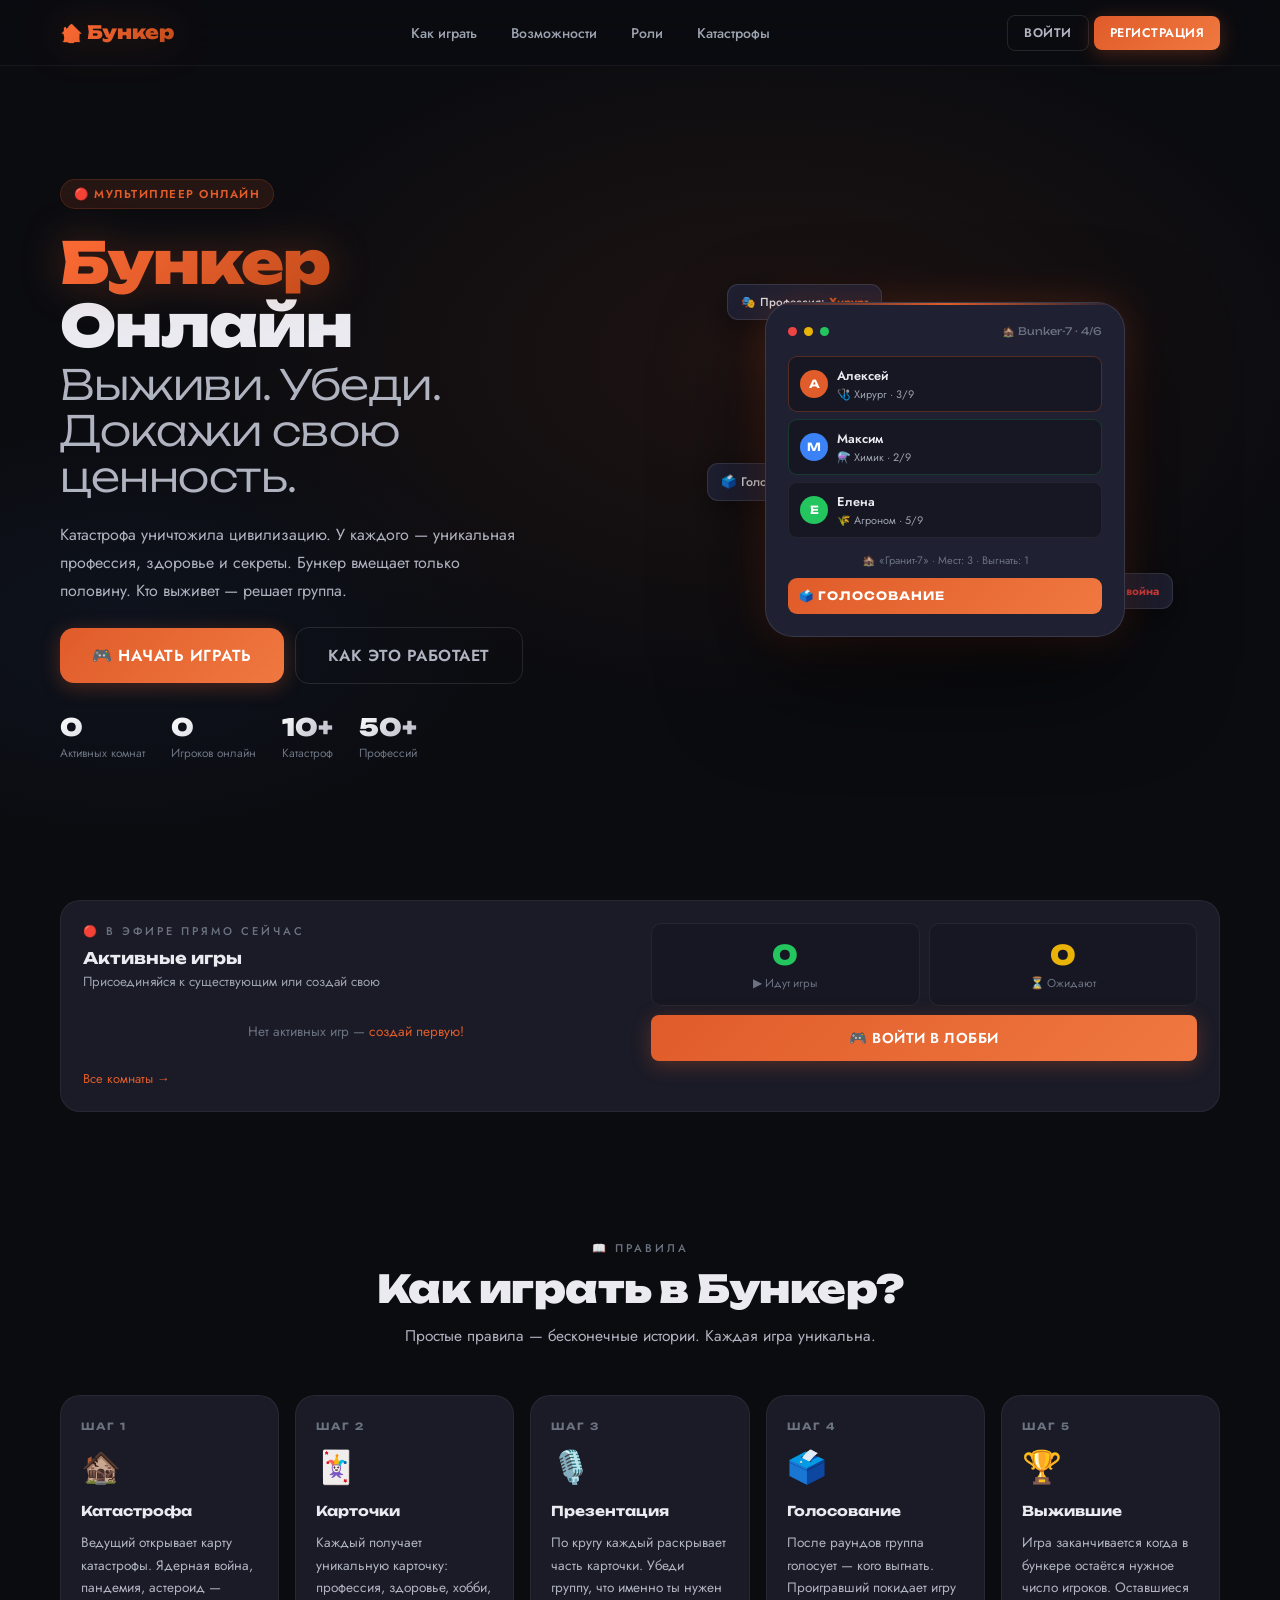
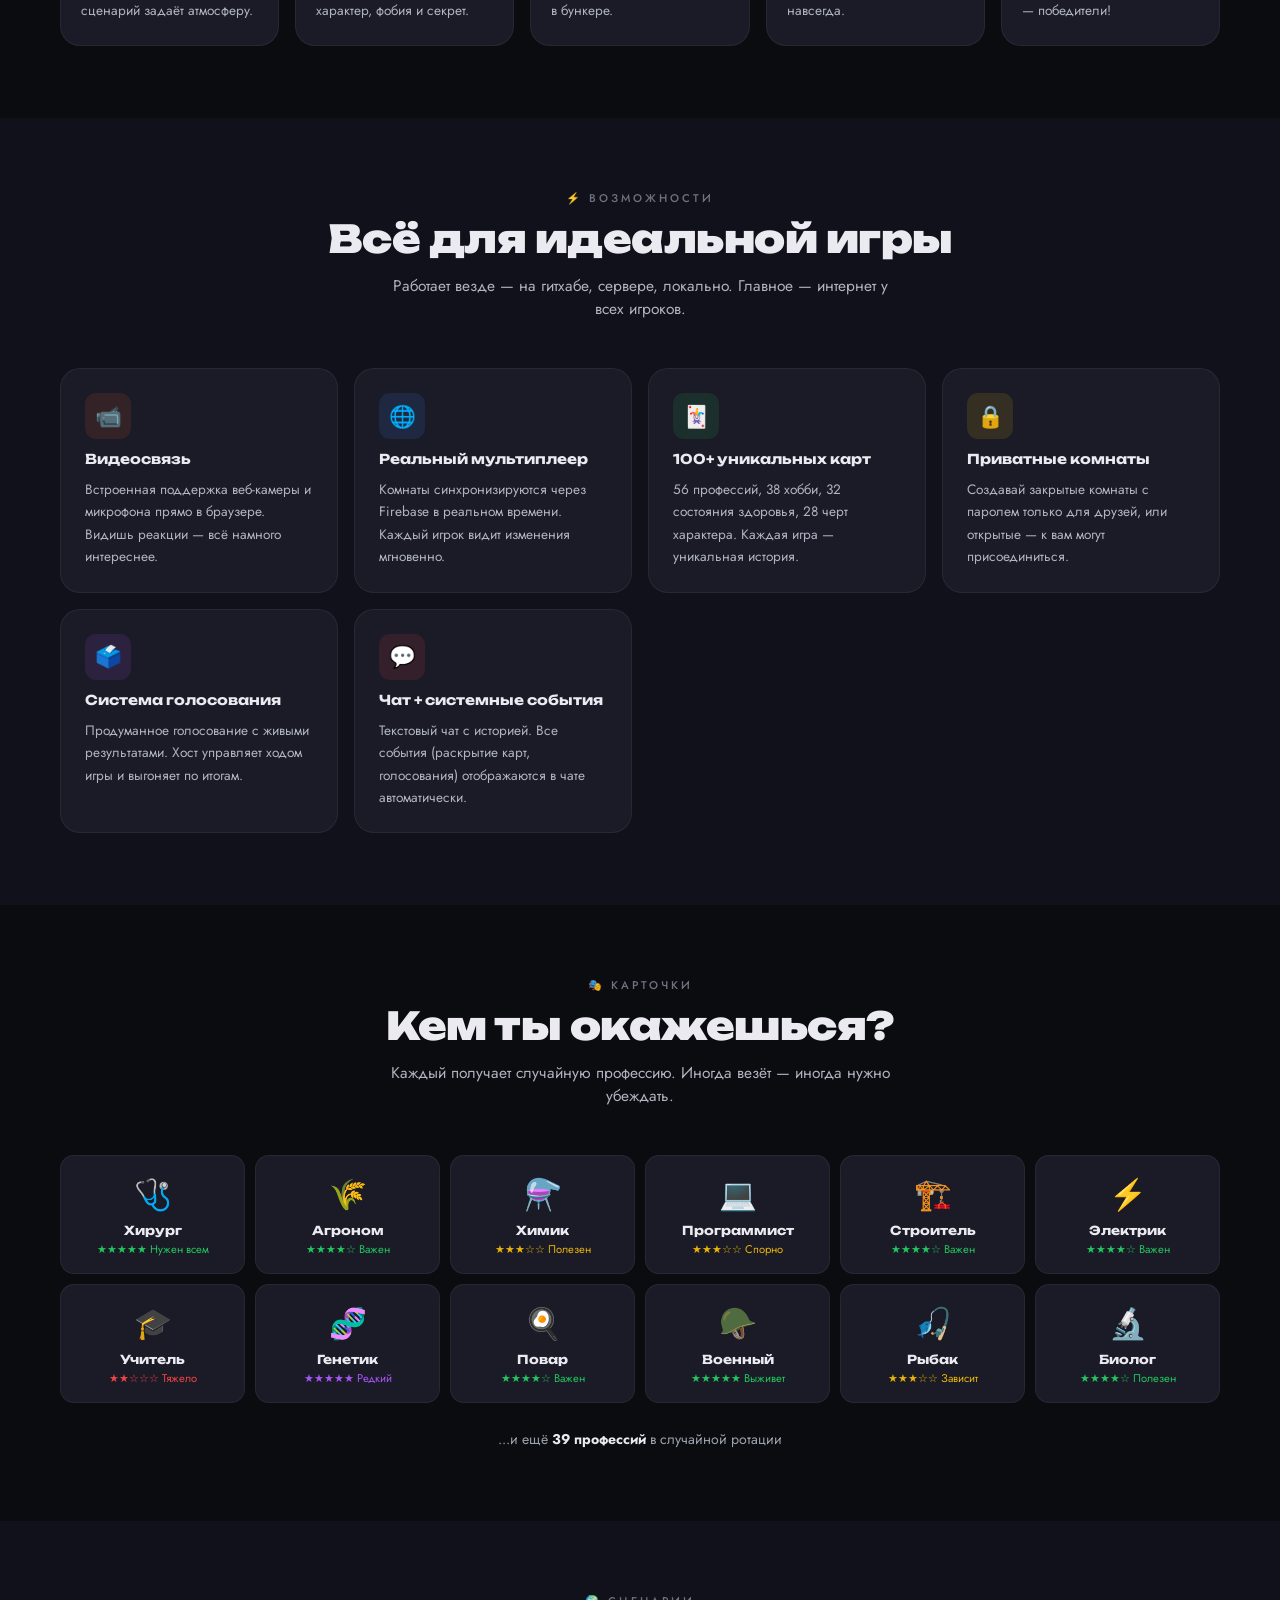
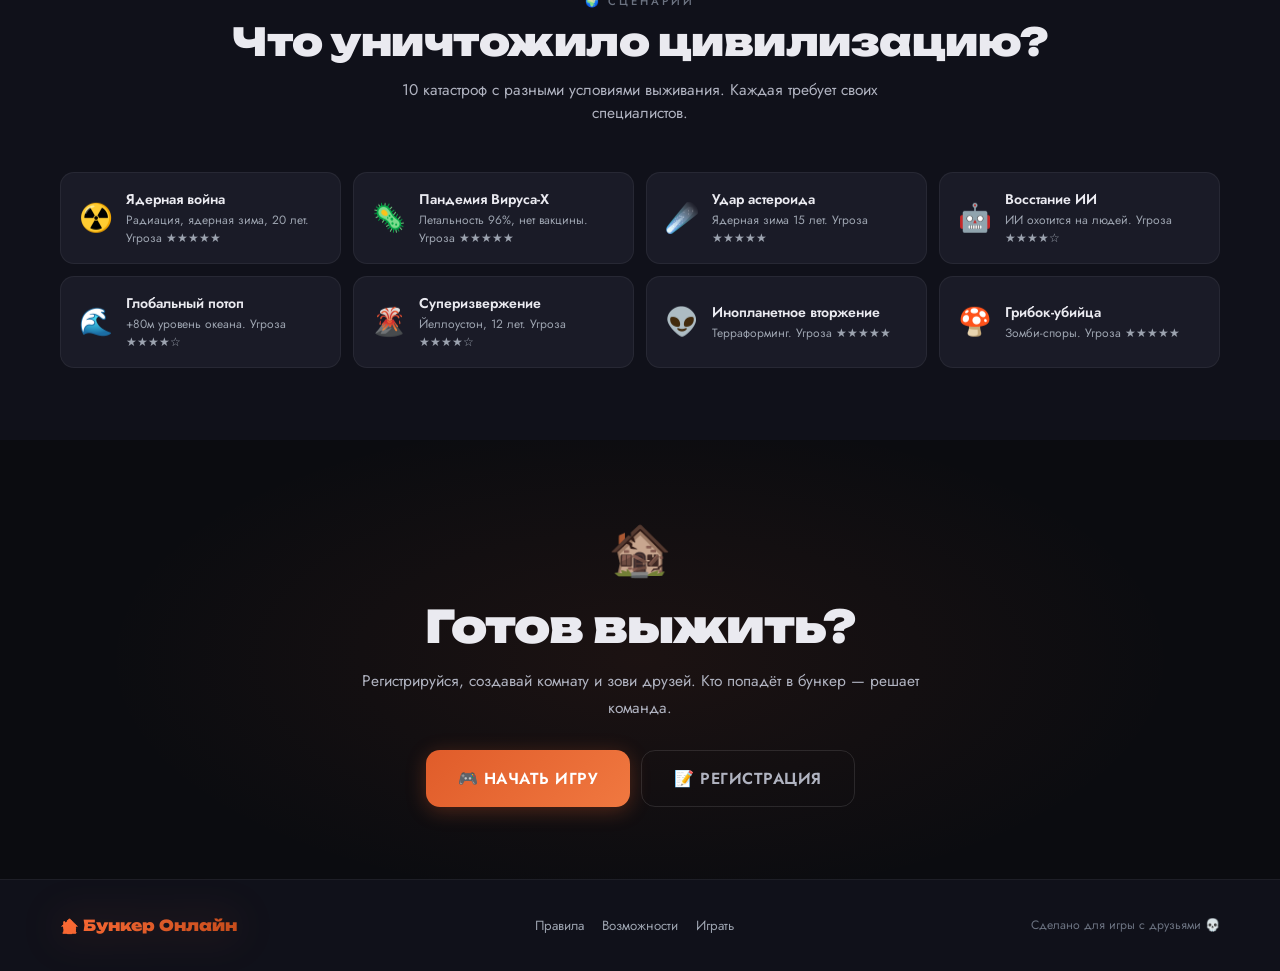
==== commit 76e1b6fc: "Add files via upload" ====
--- a/game.html
+++ b/game.html
@@ -8,42 +8,32 @@
 <link rel="stylesheet" href="css/style.css">
 <link rel="stylesheet" href="css/game.css">
 </head>
-<body class="game-body">
-
-<!-- TOAST -->
+<body class="game-body" data-page="game">
 <div class="toast-container" id="toast-container"></div>
 
-<!-- ═══════════════════════════════════════
-     GAME TOPBAR
-═══════════════════════════════════════ -->
+<!-- TOPBAR -->
 <header class="game-topbar">
-  <div class="gtb-logo">
-    <a href="index.html" class="grad-text" style="font-family:'Unbounded';font-size:.95rem;font-weight:900;">🏚️</a>
-  </div>
+  <div class="gtb-logo"><a href="index.html" class="grad-text">🏚️</a></div>
   <div class="gtb-room-info">
     <span class="gtb-room-name" id="gtb-room-name"></span>
     <span class="gtb-phase-badge phase-waiting" id="gtb-phase"></span>
   </div>
   <div class="gtb-center">
-    <span class="player-count-badge" id="gtb-player-count"></span>
-    <span id="gtb-extra-info" style="font-size:.78rem;color:var(--muted);"></span>
+    <span class="gtb-count" id="gtb-count"></span>
   </div>
   <div class="gtb-right">
-    <button class="btn btn-ghost btn-sm" id="vote-start-btn" onclick="openVote()" style="display:none;">🗳️ Голосование</button>
-    <button class="btn btn-accent btn-sm"  id="top-start-btn"  onclick="startGame()"  style="display:none;">▶ Начать игру</button>
-    <button class="btn btn-red btn-sm"     onclick="leaveRoom()">🚪 Выйти</button>
-    <!-- User info -->
-    <div class="flex items-center gap-8" style="margin-left:6px;padding-left:12px;border-left:1px solid var(--border);">
-      <div class="avatar avatar-sm" id="nav-avatar" style="background:var(--accent)">?</div>
-      <span id="nav-username" style="font-size:.82rem;font-weight:600;color:var(--text2);"></span>
+    <button class="btn btn-ghost btn-sm" id="vote-btn"      onclick="openVote()"   style="display:none">🗳️ Голосование</button>
+    <button class="btn btn-accent btn-sm" id="top-start-btn" onclick="startGame()"  style="display:none">▶ Начать игру</button>
+    <button class="btn btn-red btn-sm"                       onclick="leaveRoom()">🚪 Выйти</button>
+    <div style="display:flex;align-items:center;gap:7px;padding-left:10px;border-left:1px solid var(--border);margin-left:4px">
+      <div class="avatar avatar-sm nav-avatar" style="background:var(--accent)">?</div>
+      <span class="nav-username" style="font-size:.8rem;font-weight:600;color:var(--text2)"></span>
       <button class="btn btn-ghost btn-xs" onclick="doLogout()">Выйти</button>
     </div>
   </div>
 </header>
 
-<!-- ═══════════════════════════════════════
-     LOBBY VIEW
-═══════════════════════════════════════ -->
+<!-- ═══ LOBBY VIEW ═══ -->
 <div class="game-view active" id="lobby-view">
   <div class="lobby-body">
     <div class="lobby-top">
@@ -53,121 +43,109 @@
       </div>
       <div class="lobby-btns">
         <button class="btn btn-ghost btn-sm" onclick="refreshRoomsList()">🔄 Обновить</button>
-        <button class="btn btn-outline btn-sm" onclick="openJoinModal()">🔑 Войти по коду</button>
+        <button class="btn btn-outline btn-sm" onclick="openJoinModal()">🔑 По коду</button>
         <button class="btn btn-accent" onclick="openCreateModal()">➕ Создать игру</button>
       </div>
     </div>
     <div class="rooms-list">
       <div class="rooms-grid" id="rooms-grid"></div>
-      <div class="rooms-empty" id="rooms-empty" style="display:none;">
-        <div class="empty-emoji">🏚️</div>
+      <div class="rooms-empty" id="rooms-empty" style="display:none">
+        <div class="ee">🏚️</div>
         <p>Нет активных игр</p>
-        <button class="btn btn-accent" style="margin-top:12px;" onclick="openCreateModal()">➕ Создать первую игру</button>
-      </div>
-    </div>
-  </div>
-</div>
-
-<!-- ═══════════════════════════════════════
-     ROOM VIEW (waiting + playing inside)
-═══════════════════════════════════════ -->
-<div class="game-view" id="room-view" style="flex:1;overflow:hidden;flex-direction:column;">
-
-  <!-- ── WAITING VIEW ── -->
-  <div class="game-view" id="waiting-view" style="flex:1;flex-direction:column;">
+        <button class="btn btn-accent" style="margin-top:12px" onclick="openCreateModal()">➕ Создать первую</button>
+      </div>
+    </div>
+  </div>
+</div>
+
+<!-- ═══ ROOM VIEW ═══ -->
+<div class="game-view" id="room-view" style="flex-direction:column">
+
+  <!-- WAITING -->
+  <div class="game-view" id="waiting-view" style="flex-direction:column">
     <div class="waiting-wrap">
       <div class="waiting-eyebrow">Ожидание игроков</div>
-      <div class="waiting-title" id="wv-room-name">Название комнаты</div>
-
-      <div class="waiting-code-wrap">
+      <div class="waiting-title" id="wv-name">Название</div>
+      <div>
         <div class="waiting-code-label">Код комнаты — нажми чтобы скопировать</div>
-        <div class="waiting-code" id="wv-room-code" onclick="copyRoomCode()">XXXX</div>
-      </div>
-
+        <div class="waiting-code" id="wv-code" onclick="copyRoomCode()">XXXX</div>
+      </div>
       <div>
-        <div class="waiting-players-label" style="text-align:center;margin-bottom:10px;">Участники</div>
+        <div style="font-size:.7rem;letter-spacing:2px;text-transform:uppercase;color:var(--muted);text-align:center;margin-bottom:9px">Участники</div>
         <div class="waiting-players-grid" id="wv-players"></div>
       </div>
-
       <div class="waiting-meta" id="wv-meta"></div>
-
       <div class="waiting-actions">
         <button class="btn btn-ghost" id="wv-mic-btn" onclick="toggleMic()">🎤 Мик вкл</button>
         <button class="btn btn-ghost" id="wv-cam-btn" onclick="toggleCam()">📹 Кам вкл</button>
-        <button class="btn btn-accent" id="wv-start-btn" onclick="startGame()" style="display:none;">▶ Начать игру</button>
-      </div>
-
-      <div style="font-size:.78rem;color:var(--muted);text-align:center;max-width:400px;">
-        💡 Минимум 2 игрока для начала. Хост управляет игрой.
-      </div>
-    </div>
-  </div>
-
-  <!-- ── PLAYING VIEW ── -->
-  <div class="game-view" id="playing-view" style="flex:1;flex-direction:column;">
-    <!-- Phase banner -->
+        <button class="btn btn-accent" id="wv-start-btn" onclick="startGame()" style="display:none">▶ Начать игру</button>
+      </div>
+      <div style="font-size:.76rem;color:var(--muted);text-align:center;max-width:380px">
+        💡 Минимум 2 игрока. Хост управляет игрой и может выгонять.
+      </div>
+    </div>
+  </div>
+
+  <!-- PLAYING -->
+  <div class="game-view" id="playing-view" style="flex-direction:column">
     <div class="phase-banner">
-      <div class="pb-text" id="phase-banner-text"><strong>Знакомство</strong></div>
+      <div class="pb-text" id="phase-banner-text"><strong>Знакомство</strong> — представляйте карточки по очереди</div>
       <div class="pb-actions">
-        <button class="btn btn-ghost btn-xs" id="pb-reveal-all" onclick="revealAllMyCard()" style="display:none;">👁 Раскрыть всё</button>
-        <button class="btn btn-xs btn-red" id="pb-host-tally" onclick="hostTallyVotes()" style="display:none;">📊 Подвести итоги</button>
-      </div>
-    </div>
-
-    <div class="playing-wrap" style="flex:1;overflow:hidden;">
-
-      <!-- LEFT: Players list -->
+        <button class="btn btn-ghost btn-xs" id="pb-reveal-all" onclick="revealAllMyCard()" style="display:none">👁 Раскрыть всё</button>
+        <button class="btn btn-xs btn-red"   id="pb-host-tally" onclick="hostTallyVotes()"  style="display:none">📊 Подвести итоги</button>
+      </div>
+    </div>
+
+    <div class="playing-wrap" style="flex:1;overflow:hidden">
+
+      <!-- Players -->
       <div class="players-panel">
-        <div class="panel-head">
-          <span>Игроки</span>
-          <span id="alive-count" style="color:var(--accent);"></span>
-        </div>
+        <div class="panel-head"><span>Игроки</span><span id="alive-count" style="color:var(--accent)"></span></div>
         <div class="players-list" id="players-list"></div>
       </div>
 
-      <!-- CENTER: Video + Controls -->
-      <div class="center-panel" style="position:relative;overflow:hidden;">
-        <div class="center-top" style="flex:1;overflow:hidden;">
+      <!-- Center -->
+      <div class="center-panel" style="position:relative;overflow:hidden">
+        <div style="flex:1;overflow:hidden">
           <div class="video-grid vg-1" id="video-grid"></div>
         </div>
-
         <div class="controls-bar">
-          <button class="ctrl-btn" id="ctrl-mic"  onclick="toggleMic()"     title="Микрофон">🎤</button>
-          <button class="ctrl-btn" id="ctrl-cam"  onclick="toggleCam()"     title="Камера">📹</button>
+          <button class="ctrl-btn" id="ctrl-mic" onclick="toggleMic()" title="Микрофон">🎤</button>
+          <button class="ctrl-btn" id="ctrl-cam" onclick="toggleCam()" title="Камера">📹</button>
           <div class="ctrl-sep"></div>
-          <button class="ctrl-btn" onclick="openVote()"                      title="Голосование">🗳️</button>
-          <button class="ctrl-btn" onclick="switchRightTab('chat')"          title="Чат">💬</button>
-          <button class="ctrl-btn" onclick="switchRightTab('card')"          title="Карточка">🃏</button>
-          <button class="ctrl-btn" onclick="switchRightTab('bunker')"        title="Бункер">🏚️</button>
-        </div>
-
-        <!-- Vote overlay -->
-        <div class="vote-overlay" id="vote-overlay">
+          <button class="ctrl-btn" onclick="openVote()"                 title="Голосование">🗳️</button>
+          <button class="ctrl-btn" onclick="switchRightTab('chat')"     title="Чат">💬</button>
+          <button class="ctrl-btn" onclick="switchRightTab('card')"     title="Карточка">🃏</button>
+          <button class="ctrl-btn" onclick="switchRightTab('bunker')"   title="Бункер">🏚️</button>
+        </div>
+
+        <!-- VOTE OVERLAY -->
+        <div class="vote-overlay overlay" id="vote-overlay">
           <div class="vote-box">
             <div class="vote-title">🗳️ Голосование</div>
             <div class="vote-sub">Кого выгнать из бункера?</div>
             <div class="vote-list" id="vote-list"></div>
             <div class="vote-footer">
               <button class="btn btn-ghost btn-sm" onclick="closeVote()">Отмена</button>
-              <button class="btn btn-red btn-sm"   onclick="confirmVote()" id="confirm-vote-btn" disabled>Проголосовать</button>
-            </div>
-            <div class="vote-results-section" id="vote-results-section" style="display:none;">
+              <button class="btn btn-red btn-sm" onclick="confirmVote()" id="confirm-vote-btn" disabled>Проголосовать</button>
+            </div>
+            <div id="vote-results-section" style="display:none">
               <div class="vr-title">📊 Итоги голосования</div>
               <div id="vote-results-list"></div>
-              <button class="btn btn-ghost btn-sm w-full" style="margin-top:10px;" onclick="closeVote()">Закрыть</button>
+              <button class="btn btn-ghost btn-sm w-full" style="margin-top:9px" onclick="closeVote()">Закрыть</button>
             </div>
           </div>
         </div>
 
-        <!-- End Game overlay -->
+        <!-- END GAME -->
         <div class="endgame-overlay" id="endgame-overlay">
           <div class="endgame-box">
             <div class="eg-emoji" id="eg-emoji">🎉</div>
             <div class="eg-title win" id="eg-title">Вы выжили!</div>
             <div class="eg-desc" id="eg-desc"></div>
-            <div style="margin-bottom:10px;font-size:.72rem;letter-spacing:2px;text-transform:uppercase;color:var(--green);">Выжившие</div>
+            <div style="font-size:.68rem;letter-spacing:2px;text-transform:uppercase;color:var(--green);margin-bottom:8px">Выжившие</div>
             <div class="eg-survivors" id="eg-survivors"></div>
-            <div style="margin-bottom:10px;font-size:.72rem;letter-spacing:2px;text-transform:uppercase;color:var(--red);">Выгнаны</div>
+            <div style="font-size:.68rem;letter-spacing:2px;text-transform:uppercase;color:var(--red);margin-bottom:8px">Выгнаны</div>
             <div class="eg-kicked" id="eg-kicked"></div>
             <div class="eg-actions">
               <button class="btn btn-accent" onclick="leaveRoom()">🏠 В лобби</button>
@@ -177,140 +155,89 @@
         </div>
       </div>
 
-      <!-- RIGHT: Card / Chat / Bunker -->
+      <!-- Right -->
       <div class="right-panel">
         <div class="right-tabs">
           <button class="rtab active" id="rtab-card"   onclick="switchRightTab('card')">🃏 Карта</button>
-          <button class="rtab"        id="rtab-chat"   onclick="switchRightTab('chat')">
-            💬 Чат<div class="notif-dot"></div>
-          </button>
+          <button class="rtab"        id="rtab-chat"   onclick="switchRightTab('chat')">💬 Чат<div class="notif-dot"></div></button>
           <button class="rtab"        id="rtab-bunker" onclick="switchRightTab('bunker')">🏚️ Бункер</button>
         </div>
         <div class="right-content">
-          <!-- Card panel -->
-          <div class="rpanel active card-panel" id="rpanel-card">
-            <div id="char-card-container"></div>
-          </div>
-          <!-- Chat panel -->
+          <div class="rpanel active card-panel" id="rpanel-card"><div id="char-card-container"></div></div>
           <div class="rpanel chat-panel" id="rpanel-chat">
             <div class="chat-messages" id="chat-messages"></div>
             <div class="chat-input-row">
-              <input class="chat-input" id="chat-input" placeholder="Написать…" maxlength="300" />
+              <input class="chat-input" id="chat-input" placeholder="Написать…" maxlength="300"/>
               <button class="chat-send-btn" onclick="sendChat()">➤</button>
             </div>
           </div>
-          <!-- Bunker panel -->
-          <div class="rpanel bunker-panel" id="rpanel-bunker">
-            <div id="bunker-panel-content"></div>
-          </div>
-        </div>
-      </div>
-
-    </div><!-- /playing-wrap -->
-  </div><!-- /playing-view -->
-
-</div><!-- /room-view -->
-
-
-<!-- ═══════════════════════════════════════
-     MODALS
-═══════════════════════════════════════ -->
-
-<!-- Create room -->
+          <div class="rpanel bunker-panel" id="rpanel-bunker"><div id="bunker-panel-content"></div></div>
+        </div>
+      </div>
+
+    </div>
+  </div>
+</div>
+
+<!-- ═══ MODALS ═══ -->
 <div class="overlay" id="create-modal">
   <div class="modal modal-md">
-    <div class="modal-header">
-      <h3>➕ Создать игру</h3>
-      <button class="btn-close" onclick="closeModal('create-modal')">✕</button>
-    </div>
+    <div class="modal-header"><h3>➕ Создать игру</h3><button class="btn-close" onclick="closeModal('create-modal')">✕</button></div>
     <div class="modal-body">
-      <div class="field">
-        <label>Название комнаты</label>
-        <input id="cr-name" placeholder="Бункер выживших" maxlength="40" />
-      </div>
-      <div class="field">
-        <label>Количество игроков</label>
+      <div class="field"><label>Название</label><input id="cr-name" placeholder="Бункер выживших" maxlength="40"/></div>
+      <div class="field"><label>Игроков</label>
         <select id="cr-players">
-          <option value="4">4 игрока</option>
-          <option value="5">5 игроков</option>
-          <option value="6" selected>6 игроков</option>
-          <option value="7">7 игроков</option>
-          <option value="8">8 игроков</option>
-          <option value="10">10 игроков</option>
+          <option value="4">4 игрока</option><option value="5">5 игроков</option>
+          <option value="6" selected>6 игроков</option><option value="7">7 игроков</option>
+          <option value="8">8 игроков</option><option value="10">10 игроков</option>
         </select>
       </div>
-      <div class="field">
-        <label>Режим игры</label>
+      <div class="field"><label>Режим</label>
         <select id="cr-preset">
           <option value="classic">📖 Классика</option>
           <option value="hard">⚔️ Хардкор</option>
           <option value="fun">😄 Весёлый</option>
         </select>
       </div>
-      <div class="field">
-        <label>Пароль (оставь пустым для открытой игры)</label>
-        <input id="cr-password" type="password" placeholder="Пустое = открытая игра" />
-      </div>
+      <div class="field"><label>Пароль (пусто = открытая)</label><input id="cr-password" type="password" placeholder="Необязательно"/></div>
     </div>
     <div class="modal-footer">
       <button class="btn btn-ghost" onclick="closeModal('create-modal')">Отмена</button>
-      <button class="btn btn-accent" onclick="createRoom()">🚀 Создать</button>
-    </div>
-  </div>
-</div>
-
-<!-- Join by code -->
+      <button class="btn btn-accent" id="create-room-btn" onclick="createRoom()">🚀 Создать</button>
+    </div>
+  </div>
+</div>
+
 <div class="overlay" id="join-modal">
   <div class="modal modal-sm">
-    <div class="modal-header">
-      <h3>🔑 Войти по коду</h3>
-      <button class="btn-close" onclick="closeModal('join-modal')">✕</button>
-    </div>
+    <div class="modal-header"><h3>🔑 Войти по коду</h3><button class="btn-close" onclick="closeModal('join-modal')">✕</button></div>
     <div class="modal-body">
-      <div class="field">
-        <label>Код комнаты (4 символа)</label>
-        <input id="jn-code" placeholder="XXXX" maxlength="4"
-          style="font-family:'Unbounded';letter-spacing:6px;text-transform:uppercase;font-size:1.3rem;text-align:center;"
-          oninput="this.value=this.value.toUpperCase()" />
+      <div class="field"><label>Код (4 символа)</label>
+        <input id="jn-code" placeholder="XXXX" maxlength="4" style="font-family:'Unbounded';letter-spacing:6px;text-transform:uppercase;font-size:1.3rem;text-align:center" oninput="this.value=this.value.toUpperCase()"/>
       </div>
     </div>
     <div class="modal-footer">
-      <button class="btn btn-ghost"  onclick="closeModal('join-modal')">Отмена</button>
+      <button class="btn btn-ghost" onclick="closeModal('join-modal')">Отмена</button>
       <button class="btn btn-accent" onclick="joinByCode()">Войти →</button>
     </div>
   </div>
 </div>
 
-<!-- Password prompt -->
 <div class="overlay" id="pass-modal">
   <div class="modal modal-sm">
-    <div class="modal-header">
-      <h3>🔒 Введи пароль</h3>
-      <button class="btn-close" onclick="closeModal('pass-modal')">✕</button>
-    </div>
+    <div class="modal-header"><h3>🔒 Пароль комнаты</h3><button class="btn-close" onclick="closeModal('pass-modal')">✕</button></div>
     <div class="modal-body">
-      <div class="field">
-        <label>Пароль комнаты</label>
-        <input id="pm-pass" type="password" placeholder="Пароль…" />
-      </div>
+      <div class="field"><label>Пароль</label><input id="pm-pass" type="password" placeholder="Пароль…"/></div>
     </div>
     <div class="modal-footer">
-      <button class="btn btn-ghost"  onclick="closeModal('pass-modal')">Отмена</button>
+      <button class="btn btn-ghost" onclick="closeModal('pass-modal')">Отмена</button>
       <button class="btn btn-accent" onclick="submitPass()">Войти</button>
     </div>
   </div>
 </div>
 
+<script src="js/firebase-config.js"></script>
 <script src="js/data.js"></script>
-<script src="js/auth.js"></script>
 <script src="js/game.js"></script>
-<script>
-  // Enter key for modals
-  document.getElementById('jn-code').addEventListener('keydown', e => { if (e.key === 'Enter') joinByCode(); });
-  document.getElementById('pm-pass').addEventListener('keydown', e => { if (e.key === 'Enter') submitPass(); });
-  document.getElementById('cr-name').addEventListener('keydown', e => { if (e.key === 'Enter') createRoom(); });
-  // Init
-  window.addEventListener('DOMContentLoaded', initGamePage);
-</script>
 </body>
 </html>
--- a/css/style.css
+++ b/css/style.css
@@ -1,349 +1,120 @@
 /* ═══════════════════════════════════════════════════════════
-   БУНКЕР ОНЛАЙН — GLOBAL STYLES
+   style.css  —  Global shared styles
    ═══════════════════════════════════════════════════════════ */
-
 @import url('https://fonts.googleapis.com/css2?family=Unbounded:wght@300;400;600;700;900&family=Jost:ital,wght@0,300;0,400;0,500;0,600;0,700;1,400&display=swap');
 
-/* ── RESET & BASE ── */
-*, *::before, *::after { margin: 0; padding: 0; box-sizing: border-box; }
-html { scroll-behavior: smooth; font-size: 16px; }
-body {
-  font-family: 'Jost', sans-serif;
-  background: var(--bg);
-  color: var(--text);
-  line-height: 1.6;
-  min-height: 100vh;
-  -webkit-font-smoothing: antialiased;
+*,*::before,*::after{margin:0;padding:0;box-sizing:border-box}
+html{scroll-behavior:smooth}
+body{font-family:'Jost',sans-serif;background:var(--bg);color:var(--text);-webkit-font-smoothing:antialiased;min-height:100vh}
+h1,h2,h3,h4,h5{font-family:'Unbounded',sans-serif;line-height:1.2}
+a{color:inherit;text-decoration:none}
+img{max-width:100%;display:block}
+button{cursor:pointer;font-family:'Jost',sans-serif}
+input,select,textarea{font-family:'Jost',sans-serif}
+
+:root{
+  --bg:#0b0c10;--bg2:#10111a;--bg3:#161722;--card:#1a1b27;--card2:#1f2032;
+  --border:rgba(255,255,255,.06);--border2:rgba(255,255,255,.11);--border3:rgba(255,255,255,.18);
+  --accent:#e05c2a;--accent2:#f07840;--accent3:#c44b1a;
+  --accent-bg:rgba(224,92,42,.12);--accent-glow:0 0 40px rgba(224,92,42,.25);
+  --blue:#3b82f6;--blue-bg:rgba(59,130,246,.12);
+  --green:#22c55e;--green-bg:rgba(34,197,94,.12);
+  --red:#ef4444;--red-bg:rgba(239,68,68,.12);
+  --yellow:#eab308;--yellow-bg:rgba(234,179,8,.12);
+  --purple:#a855f7;--purple-bg:rgba(168,85,247,.12);
+  --text:#eaeaf0;--text2:#b0b3c0;--muted:#6b7280;--muted2:#9ca3af;
+  --radius-sm:8px;--radius:14px;--radius-lg:20px;--radius-xl:28px;
+  --shadow:0 8px 30px rgba(0,0,0,.4);--shadow-lg:0 20px 60px rgba(0,0,0,.5);--shadow-xl:0 40px 100px rgba(0,0,0,.6);
+  --tr:.22s ease;--tr-fast:.12s ease;
 }
 
-/* ── CSS VARIABLES ── */
-:root {
-  --bg:        #0b0c10;
-  --bg2:       #10111a;
-  --bg3:       #161722;
-  --card:      #1a1b27;
-  --card2:     #1f2032;
-  --border:    rgba(255,255,255,0.06);
-  --border2:   rgba(255,255,255,0.11);
-  --border3:   rgba(255,255,255,0.18);
-
-  --accent:    #e05c2a;
-  --accent2:   #f07840;
-  --accent3:   #c44b1a;
-  --accent-bg: rgba(224,92,42,0.12);
-  --accent-glow: 0 0 40px rgba(224,92,42,0.25);
-
-  --blue:      #3b82f6;
-  --blue-bg:   rgba(59,130,246,0.12);
-  --green:     #22c55e;
-  --green-bg:  rgba(34,197,94,0.12);
-  --red:       #ef4444;
-  --red-bg:    rgba(239,68,68,0.12);
-  --yellow:    #eab308;
-  --yellow-bg: rgba(234,179,8,0.12);
-  --purple:    #a855f7;
-  --purple-bg: rgba(168,85,247,0.12);
-
-  --text:      #eaeaf0;
-  --text2:     #b0b3c0;
-  --muted:     #6b7280;
-  --muted2:    #9ca3af;
-
-  --radius-sm: 8px;
-  --radius:    14px;
-  --radius-lg: 20px;
-  --radius-xl: 28px;
-
-  --shadow-sm: 0 2px 8px rgba(0,0,0,0.3);
-  --shadow:    0 8px 30px rgba(0,0,0,0.4);
-  --shadow-lg: 0 20px 60px rgba(0,0,0,0.5);
-  --shadow-xl: 0 40px 100px rgba(0,0,0,0.6);
-
-  --transition: 0.22s ease;
-  --transition-fast: 0.12s ease;
-}
-
-/* ── SCROLLBAR ── */
-::-webkit-scrollbar { width: 5px; height: 5px; }
-::-webkit-scrollbar-track { background: var(--bg2); }
-::-webkit-scrollbar-thumb { background: rgba(255,255,255,0.1); border-radius: 3px; }
-::-webkit-scrollbar-thumb:hover { background: rgba(255,255,255,0.2); }
-
-/* ── TYPOGRAPHY ── */
-h1,h2,h3,h4,h5 { font-family: 'Unbounded', sans-serif; line-height: 1.2; }
-a { color: inherit; text-decoration: none; }
-img { max-width: 100%; display: block; }
-button { cursor: pointer; font-family: 'Jost', sans-serif; }
-input, select, textarea { font-family: 'Jost', sans-serif; }
+::-webkit-scrollbar{width:5px;height:5px}
+::-webkit-scrollbar-track{background:var(--bg2)}
+::-webkit-scrollbar-thumb{background:rgba(255,255,255,.1);border-radius:3px}
 
 /* ── BUTTONS ── */
-.btn {
-  display: inline-flex; align-items: center; justify-content: center;
-  gap: 8px; padding: 13px 24px;
-  border: none; border-radius: var(--radius-sm);
-  font-size: 0.9rem; font-weight: 600;
-  letter-spacing: 0.5px; text-transform: uppercase;
-  transition: all var(--transition); white-space: nowrap;
-  position: relative; overflow: hidden;
-}
-.btn::after {
-  content: ''; position: absolute; inset: 0;
-  background: rgba(255,255,255,0); transition: background var(--transition-fast);
-}
-.btn:hover::after { background: rgba(255,255,255,0.06); }
-.btn:active { transform: scale(0.98); }
+.btn{display:inline-flex;align-items:center;justify-content:center;gap:8px;padding:13px 24px;border:none;border-radius:var(--radius-sm);font-size:.9rem;font-weight:600;letter-spacing:.5px;text-transform:uppercase;transition:all var(--tr);white-space:nowrap;position:relative;overflow:hidden}
+.btn:active{transform:scale(.98)}
+.btn:disabled{opacity:.4;cursor:not-allowed;transform:none!important;box-shadow:none!important}
+.btn-accent{background:linear-gradient(135deg,var(--accent),var(--accent2));color:#fff;box-shadow:0 4px 20px rgba(224,92,42,.3)}
+.btn-accent:hover{box-shadow:0 8px 30px rgba(224,92,42,.5);transform:translateY(-2px)}
+.btn-outline{background:transparent;color:var(--text2);border:1px solid var(--border2)}
+.btn-outline:hover{border-color:var(--border3);color:var(--text)}
+.btn-ghost{background:rgba(255,255,255,.05);color:var(--text2);border:1px solid var(--border)}
+.btn-ghost:hover{background:rgba(255,255,255,.09);color:var(--text)}
+.btn-red{background:var(--red-bg);color:var(--red);border:1px solid rgba(239,68,68,.25)}
+.btn-red:hover{background:rgba(239,68,68,.22)}
+.btn-green{background:linear-gradient(135deg,var(--green),#16a34a);color:#fff}
+.btn-green:hover{transform:translateY(-2px)}
+.btn-lg{padding:16px 32px;font-size:1rem;border-radius:var(--radius)}
+.btn-sm{padding:8px 16px;font-size:.78rem}
+.btn-xs{padding:5px 10px;font-size:.72rem;border-radius:6px}
+.w-full{width:100%}
 
-.btn-accent {
-  background: linear-gradient(135deg, var(--accent), var(--accent2));
-  color: #fff; box-shadow: 0 4px 20px rgba(224,92,42,0.3);
-}
-.btn-accent:hover { box-shadow: 0 8px 30px rgba(224,92,42,0.5); transform: translateY(-2px); }
-
-.btn-outline {
-  background: transparent; color: var(--text2);
-  border: 1px solid var(--border2);
-}
-.btn-outline:hover { border-color: var(--border3); color: var(--text); }
-
-.btn-ghost {
-  background: rgba(255,255,255,0.05); color: var(--text2);
-  border: 1px solid var(--border);
-}
-.btn-ghost:hover { background: rgba(255,255,255,0.09); color: var(--text); }
-
-.btn-blue {
-  background: linear-gradient(135deg, var(--blue), #2563eb);
-  color: #fff; box-shadow: 0 4px 20px rgba(59,130,246,0.3);
-}
-.btn-blue:hover { box-shadow: 0 8px 30px rgba(59,130,246,0.5); transform: translateY(-2px); }
-
-.btn-green {
-  background: linear-gradient(135deg, var(--green), #16a34a);
-  color: #fff; box-shadow: 0 4px 20px rgba(34,197,94,0.3);
-}
-.btn-green:hover { box-shadow: 0 8px 30px rgba(34,197,94,0.4); transform: translateY(-2px); }
-
-.btn-red {
-  background: var(--red-bg); color: var(--red);
-  border: 1px solid rgba(239,68,68,0.25);
-}
-.btn-red:hover { background: rgba(239,68,68,0.22); }
-
-.btn-lg { padding: 16px 32px; font-size: 1rem; border-radius: var(--radius); }
-.btn-sm { padding: 8px 16px; font-size: 0.78rem; }
-.btn-xs { padding: 5px 10px; font-size: 0.72rem; border-radius: 6px; }
-.btn:disabled { opacity: 0.4; cursor: not-allowed; transform: none !important; box-shadow: none !important; }
-
-/* ── FORM ELEMENTS ── */
-.field { display: flex; flex-direction: column; gap: 6px; }
-.field label {
-  font-size: 0.73rem; letter-spacing: 1.5px;
-  text-transform: uppercase; color: var(--muted2); font-weight: 500;
-}
-.field input, .field select, .field textarea {
-  padding: 13px 16px; background: var(--bg2);
-  border: 1px solid var(--border2); border-radius: var(--radius-sm);
-  color: var(--text); font-size: 0.95rem;
-  transition: border-color var(--transition), box-shadow var(--transition);
-  outline: none; width: 100%;
-}
-.field input:focus, .field select:focus {
-  border-color: var(--accent);
-  box-shadow: 0 0 0 3px rgba(224,92,42,0.15);
-}
-.field input::placeholder { color: var(--muted); }
-.field select { appearance: none; cursor: pointer; }
-.field select option { background: var(--bg3); }
+/* ── FIELDS ── */
+.field{display:flex;flex-direction:column;gap:6px}
+.field label{font-size:.73rem;letter-spacing:1.5px;text-transform:uppercase;color:var(--muted2);font-weight:500}
+.field input,.field select{padding:13px 16px;background:var(--bg2);border:1px solid var(--border2);border-radius:var(--radius-sm);color:var(--text);font-size:.95rem;transition:border-color var(--tr),box-shadow var(--tr);outline:none;width:100%}
+.field input:focus,.field select:focus{border-color:var(--accent);box-shadow:0 0 0 3px rgba(224,92,42,.15)}
+.field input::placeholder{color:var(--muted)}
+.field select{appearance:none;cursor:pointer}
+.field select option{background:var(--bg3)}
 
 /* ── BADGES ── */
-.badge {
-  display: inline-flex; align-items: center; gap: 5px;
-  padding: 4px 10px; border-radius: 20px;
-  font-size: 0.7rem; font-weight: 600; letter-spacing: 0.8px; text-transform: uppercase;
-}
-.badge-orange { background: var(--accent-bg); color: var(--accent); border: 1px solid rgba(224,92,42,0.2); }
-.badge-blue   { background: var(--blue-bg);   color: var(--blue);   border: 1px solid rgba(59,130,246,0.2); }
-.badge-green  { background: var(--green-bg);  color: var(--green);  border: 1px solid rgba(34,197,94,0.2); }
-.badge-red    { background: var(--red-bg);    color: var(--red);    border: 1px solid rgba(239,68,68,0.2); }
-.badge-yellow { background: var(--yellow-bg); color: var(--yellow); border: 1px solid rgba(234,179,8,0.2); }
-.badge-purple { background: var(--purple-bg); color: var(--purple); border: 1px solid rgba(168,85,247,0.2); }
-.badge-gray   { background: rgba(107,114,128,0.12); color: var(--muted2); border: 1px solid var(--border); }
-
-/* ── CARD ── */
-.card {
-  background: var(--card); border: 1px solid var(--border);
-  border-radius: var(--radius-lg); overflow: hidden;
-  transition: border-color var(--transition), transform var(--transition), box-shadow var(--transition);
-}
-.card:hover { border-color: var(--border2); }
-.card-glow:hover { border-color: var(--accent); box-shadow: var(--accent-glow); }
+.badge{display:inline-flex;align-items:center;gap:5px;padding:4px 10px;border-radius:20px;font-size:.7rem;font-weight:600;letter-spacing:.8px;text-transform:uppercase}
+.badge-orange{background:var(--accent-bg);color:var(--accent);border:1px solid rgba(224,92,42,.2)}
+.badge-blue{background:var(--blue-bg);color:var(--blue);border:1px solid rgba(59,130,246,.2)}
+.badge-green{background:var(--green-bg);color:var(--green);border:1px solid rgba(34,197,94,.2)}
+.badge-red{background:var(--red-bg);color:var(--red);border:1px solid rgba(239,68,68,.2)}
+.badge-yellow{background:var(--yellow-bg);color:var(--yellow);border:1px solid rgba(234,179,8,.2)}
+.badge-gray{background:rgba(107,114,128,.12);color:var(--muted2);border:1px solid var(--border)}
 
 /* ── MODAL ── */
-.overlay {
-  display: none; position: fixed; inset: 0;
-  background: rgba(0,0,0,0.82); backdrop-filter: blur(8px);
-  z-index: 900; align-items: center; justify-content: center;
-  padding: 20px;
-}
-.overlay.open { display: flex; }
-
-.modal {
-  background: var(--card2); border: 1px solid var(--border2);
-  border-radius: var(--radius-xl); width: 100%;
-  max-height: 90vh; overflow-y: auto;
-  box-shadow: var(--shadow-xl);
-  animation: modalIn 0.25s cubic-bezier(0.34,1.56,0.64,1);
-  position: relative;
-}
-.modal::before {
-  content: ''; position: absolute; top: 0; left: 0; right: 0; height: 2px;
-  background: linear-gradient(90deg, transparent, var(--accent), transparent);
-}
-.modal-sm  { max-width: 380px; }
-.modal-md  { max-width: 480px; }
-.modal-lg  { max-width: 640px; }
-
-@keyframes modalIn {
-  from { transform: scale(0.88) translateY(40px); opacity: 0; }
-  to   { transform: scale(1) translateY(0); opacity: 1; }
-}
-
-.modal-header {
-  padding: 24px 28px 18px;
-  border-bottom: 1px solid var(--border);
-  display: flex; justify-content: space-between; align-items: center;
-}
-.modal-header h3 {
-  font-family: 'Unbounded'; font-size: 0.95rem;
-  font-weight: 700; letter-spacing: 0.5px;
-}
-.modal-body { padding: 24px 28px; display: flex; flex-direction: column; gap: 16px; }
-.modal-footer {
-  padding: 0 28px 24px;
-  display: flex; gap: 10px; justify-content: flex-end;
-}
-
-.btn-close {
-  width: 32px; height: 32px; border-radius: 50%;
-  background: rgba(255,255,255,0.05); border: 1px solid var(--border);
-  display: flex; align-items: center; justify-content: center;
-  color: var(--muted2); font-size: 0.85rem;
-  transition: all var(--transition-fast);
-}
-.btn-close:hover { color: var(--red); border-color: var(--red); background: var(--red-bg); }
+.overlay{display:none;position:fixed;inset:0;background:rgba(0,0,0,.82);backdrop-filter:blur(8px);z-index:900;align-items:center;justify-content:center;padding:20px}
+.overlay.open{display:flex}
+.modal{background:var(--card2);border:1px solid var(--border2);border-radius:var(--radius-xl);width:100%;max-height:90vh;overflow-y:auto;box-shadow:var(--shadow-xl);animation:modalIn .25s cubic-bezier(.34,1.56,.64,1);position:relative}
+.modal::before{content:'';position:absolute;top:0;left:0;right:0;height:2px;background:linear-gradient(90deg,transparent,var(--accent),transparent)}
+.modal-sm{max-width:380px}.modal-md{max-width:480px}.modal-lg{max-width:640px}
+@keyframes modalIn{from{transform:scale(.88) translateY(40px);opacity:0}to{transform:scale(1) translateY(0);opacity:1}}
+.modal-header{padding:24px 28px 18px;border-bottom:1px solid var(--border);display:flex;justify-content:space-between;align-items:center}
+.modal-header h3{font-family:'Unbounded';font-size:.95rem;font-weight:700}
+.modal-body{padding:24px 28px;display:flex;flex-direction:column;gap:16px}
+.modal-footer{padding:0 28px 24px;display:flex;gap:10px;justify-content:flex-end}
+.btn-close{width:32px;height:32px;border-radius:50%;background:rgba(255,255,255,.05);border:1px solid var(--border);display:flex;align-items:center;justify-content:center;color:var(--muted2);font-size:.85rem;transition:all var(--tr-fast)}
+.btn-close:hover{color:var(--red);border-color:var(--red)}
+.hidden{display:none!important}
 
 /* ── TOAST ── */
-.toast-container {
-  position: fixed; top: 74px; right: 20px;
-  z-index: 9999; display: flex; flex-direction: column; gap: 8px;
-  pointer-events: none; max-width: 320px;
-}
-.toast {
-  display: flex; align-items: center; gap: 10px;
-  padding: 13px 16px; border-radius: var(--radius-sm);
-  font-size: 0.85rem; font-weight: 500;
-  box-shadow: var(--shadow); pointer-events: all;
-  animation: toastSlide 0.3s ease;
-  transition: opacity 0.3s ease;
-}
-@keyframes toastSlide {
-  from { transform: translateX(120%); opacity: 0; }
-  to   { transform: translateX(0);   opacity: 1; }
-}
-.toast-success { background: #14532d; border: 1px solid var(--green); color: #86efac; }
-.toast-error   { background: #450a0a; border: 1px solid var(--red);   color: #fca5a5; }
-.toast-info    { background: #1e3a5f; border: 1px solid var(--blue);  color: #93c5fd; }
-.toast-warn    { background: #422006; border: 1px solid var(--yellow); color: #fde68a; }
-.toast-icon    { font-size: 1rem; flex-shrink: 0; }
-
-/* ── DIVIDER ── */
-.divider {
-  height: 1px; background: var(--border);
-  margin: 8px 0;
-}
+.toast-container{position:fixed;top:74px;right:20px;z-index:9999;display:flex;flex-direction:column;gap:8px;pointer-events:none;max-width:320px}
+.toast{display:flex;align-items:center;gap:10px;padding:13px 16px;border-radius:var(--radius-sm);font-size:.85rem;font-weight:500;box-shadow:var(--shadow);pointer-events:all;animation:toastSlide .3s ease;transition:opacity .3s ease,transform .3s ease}
+@keyframes toastSlide{from{transform:translateX(120%);opacity:0}to{transform:translateX(0);opacity:1}}
+.toast-success{background:#14532d;border:1px solid var(--green);color:#86efac}
+.toast-error{background:#450a0a;border:1px solid var(--red);color:#fca5a5}
+.toast-info{background:#1e3a5f;border:1px solid var(--blue);color:#93c5fd}
+.toast-warn{background:#422006;border:1px solid var(--yellow);color:#fde68a}
 
 /* ── AVATAR ── */
-.avatar {
-  display: flex; align-items: center; justify-content: center;
-  font-weight: 700; color: #fff; flex-shrink: 0;
-  border-radius: 50%; font-family: 'Unbounded';
-}
-.avatar-sm  { width: 28px; height: 28px; font-size: 0.7rem; }
-.avatar-md  { width: 36px; height: 36px; font-size: 0.9rem; }
-.avatar-lg  { width: 48px; height: 48px; font-size: 1.1rem; }
-.avatar-xl  { width: 64px; height: 64px; font-size: 1.4rem; }
+.avatar{display:flex;align-items:center;justify-content:center;font-weight:700;color:#fff;flex-shrink:0;border-radius:50%;font-family:'Unbounded'}
+.avatar-sm{width:28px;height:28px;font-size:.7rem}
+.avatar-md{width:36px;height:36px;font-size:.9rem}
+.avatar-lg{width:48px;height:48px;font-size:1.1rem}
+.avatar-xl{width:64px;height:64px;font-size:1.4rem}
 
-/* ── UTILITY ── */
-.flex         { display: flex; }
-.flex-col     { display: flex; flex-direction: column; }
-.flex-center  { display: flex; align-items: center; justify-content: center; }
-.gap-4        { gap: 4px; }
-.gap-8        { gap: 8px; }
-.gap-12       { gap: 12px; }
-.gap-16       { gap: 16px; }
-.gap-20       { gap: 20px; }
-.gap-24       { gap: 24px; }
-.items-center { align-items: center; }
-.justify-between { justify-content: space-between; }
-.text-center  { text-align: center; }
-.text-muted   { color: var(--muted2); }
-.text-accent  { color: var(--accent); }
-.text-green   { color: var(--green); }
-.text-red     { color: var(--red); }
-.text-yellow  { color: var(--yellow); }
-.font-mono    { font-family: 'Courier New', monospace; }
-.font-display { font-family: 'Unbounded', sans-serif; }
-.w-full       { width: 100%; }
-.hidden       { display: none !important; }
-.overflow-hidden { overflow: hidden; }
-.relative     { position: relative; }
-.absolute     { position: absolute; }
+/* ── GRAD TEXT ── */
+.grad-text{background:linear-gradient(135deg,#ff6b35,var(--accent),#c44b1a);-webkit-background-clip:text;-webkit-text-fill-color:transparent;background-clip:text;filter:drop-shadow(0 0 20px rgba(224,92,42,.3))}
 
-/* ── GRADIENT TEXT ── */
-.grad-text {
-  background: linear-gradient(135deg, #ff6b35, var(--accent), #c44b1a);
-  -webkit-background-clip: text; -webkit-text-fill-color: transparent;
-  background-clip: text;
-}
-.grad-text-blue {
-  background: linear-gradient(135deg, #60a5fa, var(--blue));
-  -webkit-background-clip: text; -webkit-text-fill-color: transparent;
-}
-.grad-text-green {
-  background: linear-gradient(135deg, #4ade80, var(--green));
-  -webkit-background-clip: text; -webkit-text-fill-color: transparent;
-}
+/* ── AUTH TABS ── */
+.auth-tabs{display:flex;gap:4px;background:var(--bg2);border-radius:10px;padding:4px;margin-bottom:4px}
+.auth-tab{flex:1;padding:10px;border:none;background:transparent;color:var(--muted2);border-radius:8px;font-size:.85rem;font-weight:600;letter-spacing:1px;text-transform:uppercase;transition:all .2s}
+.auth-tab.active{background:var(--accent);color:#fff}
 
-/* ── SECTION LABEL ── */
-.section-label {
-  font-size: 0.72rem; letter-spacing: 3px;
-  text-transform: uppercase; color: var(--muted);
-  font-weight: 500;
-}
-
-/* ── PULSE ANIMATION ── */
-@keyframes pulse {
-  0%,100% { opacity: 1; }
-  50%      { opacity: 0.5; }
-}
-.pulse { animation: pulse 2s ease-in-out infinite; }
-
-/* ── SPIN ── */
-@keyframes spin {
-  from { transform: rotate(0deg); }
-  to   { transform: rotate(360deg); }
-}
-.spin { animation: spin 1s linear infinite; }
-
-/* ── FADE IN ── */
-@keyframes fadeInUp {
-  from { opacity: 0; transform: translateY(20px); }
-  to   { opacity: 1; transform: translateY(0); }
-}
-.fade-in { animation: fadeInUp 0.5s ease forwards; }
-
-/* ── GLOW LINE ── */
-.glow-line {
-  height: 2px; width: 100%;
-  background: linear-gradient(90deg, transparent, var(--accent), transparent);
-}
+/* ── NAV ── */
+.nav{position:fixed;top:0;left:0;right:0;z-index:500;height:66px;background:rgba(11,12,16,.88);backdrop-filter:blur(16px);border-bottom:1px solid var(--border);display:flex;align-items:center;padding:0 clamp(20px,5vw,60px);transition:background var(--tr)}
+.nav.scrolled{background:rgba(11,12,16,.97)}
+.nav-inner{width:100%;max-width:1200px;margin:0 auto;display:flex;align-items:center;justify-content:space-between;gap:24px}
+.nav-logo{font-family:'Unbounded';font-size:1.15rem;font-weight:900;white-space:nowrap}
+.nav-links{display:flex;align-items:center;gap:6px;list-style:none}
+.nav-links a{padding:8px 14px;border-radius:8px;color:var(--muted2);font-size:.88rem;font-weight:500;transition:color var(--tr),background var(--tr)}
+.nav-links a:hover{color:var(--text);background:rgba(255,255,255,.05)}
+.nav-actions{display:flex;align-items:center;gap:10px}
+@media(max-width:768px){.nav-links{display:none}}
--- a/css/game.css
+++ b/css/game.css
@@ -1,495 +1,209 @@
 /* ═══════════════════════════════════════════════════════════
-   GAME PAGE — game.css
+   game.css  —  Game page styles
    ═══════════════════════════════════════════════════════════ */
 
-/* ── GAME LAYOUT ── */
-body.game-body {
-  overflow: hidden; height: 100vh; display: flex; flex-direction: column;
-}
-
-/* ── GAME TOPBAR ── */
-.game-topbar {
-  height: 58px; flex-shrink: 0;
-  background: var(--bg2); border-bottom: 1px solid var(--border);
-  display: flex; align-items: center; justify-content: space-between;
-  padding: 0 16px 0 20px; gap: 12px; z-index: 100;
-}
-.gtb-logo { font-family: 'Unbounded'; font-size: 0.95rem; font-weight: 900; flex-shrink: 0; }
-.gtb-room-info { display: flex; align-items: center; gap: 10px; flex: 1; min-width: 0; }
-.gtb-room-name {
-  font-family: 'Unbounded'; font-size: 0.85rem; font-weight: 700;
-  white-space: nowrap; overflow: hidden; text-overflow: ellipsis; max-width: 180px;
-}
-.gtb-phase-badge {
-  padding: 4px 12px; border-radius: 20px;
-  font-size: 0.68rem; font-weight: 700; letter-spacing: 1.5px; text-transform: uppercase;
-  flex-shrink: 0;
-}
-.phase-waiting { background: var(--blue-bg); color: var(--blue); border: 1px solid rgba(59,130,246,0.2); }
-.phase-playing { background: var(--accent-bg); color: var(--accent); border: 1px solid rgba(224,92,42,0.2); }
-.phase-voting  { background: var(--red-bg); color: var(--red); border: 1px solid rgba(239,68,68,0.2); }
-.phase-done    { background: var(--green-bg); color: var(--green); border: 1px solid rgba(34,197,94,0.2); }
-
-.gtb-center { display: flex; align-items: center; gap: 8px; font-size: 0.82rem; color: var(--muted2); }
-.gtb-right  { display: flex; align-items: center; gap: 8px; flex-shrink: 0; }
-
-/* ── MAIN VIEW (screens inside game) ── */
-.game-view { flex: 1; overflow: hidden; display: none; flex-direction: column; }
-.game-view.active { display: flex; }
-
-/* ═══════════════════════
-   LOBBY / WAITING VIEW
-═══════════════════════ */
-.waiting-wrap {
-  flex: 1; display: flex; flex-direction: column;
-  align-items: center; justify-content: center;
-  padding: 30px 20px; gap: 28px; overflow-y: auto;
-  background:
-    radial-gradient(ellipse 50% 40% at 50% 50%, rgba(224,92,42,0.06) 0%, transparent 70%);
-}
-.waiting-eyebrow {
-  font-size: 0.72rem; letter-spacing: 3px; text-transform: uppercase;
-  color: var(--muted); display: flex; align-items: center; gap: 8px;
-}
-.waiting-eyebrow::before, .waiting-eyebrow::after {
-  content: ''; flex: 1; height: 1px; background: var(--border); width: 40px;
-}
-.waiting-title {
-  font-family: 'Unbounded'; font-size: clamp(1.4rem, 4vw, 2.2rem);
-  font-weight: 900; text-align: center; letter-spacing: -0.5px;
-}
-.waiting-code-wrap { text-align: center; }
-.waiting-code-label { font-size: 0.72rem; letter-spacing: 2px; text-transform: uppercase; color: var(--muted); margin-bottom: 8px; }
-.waiting-code {
-  display: inline-block; font-family: 'Unbounded'; font-size: 2rem;
-  font-weight: 900; letter-spacing: 10px; color: var(--accent);
-  background: var(--accent-bg); border: 1px dashed rgba(224,92,42,0.4);
-  padding: 12px 28px 12px 38px; border-radius: var(--radius);
-  cursor: pointer; transition: all var(--transition);
-}
-.waiting-code:hover { background: rgba(224,92,42,0.2); box-shadow: var(--accent-glow); }
-
-.waiting-players-label { font-size: 0.72rem; letter-spacing: 2px; text-transform: uppercase; color: var(--muted); }
-.waiting-players-grid {
-  display: flex; flex-wrap: wrap; gap: 10px; justify-content: center; max-width: 600px;
-}
-.wp-chip {
-  display: flex; align-items: center; gap: 8px;
-  padding: 9px 16px 9px 10px; border-radius: 30px;
-  background: var(--card); border: 1px solid var(--border);
-  transition: border-color var(--transition);
-}
-.wp-chip.me { border-color: rgba(224,92,42,0.4); }
-.wp-chip.host-chip .wp-name::after { content: ' 👑'; }
-.wp-name { font-size: 0.88rem; font-weight: 600; }
-
-.waiting-meta {
-  background: var(--card); border: 1px solid var(--border); border-radius: var(--radius);
-  padding: 16px 20px; max-width: 500px; width: 100%; text-align: center;
-  font-size: 0.85rem; color: var(--muted2); line-height: 1.7;
-}
-.waiting-meta strong { color: var(--text); }
-.waiting-actions { display: flex; gap: 10px; flex-wrap: wrap; justify-content: center; }
-
-/* ═══════════════════════
-   PLAYING VIEW
-═══════════════════════ */
-.playing-wrap {
-  flex: 1; display: grid; overflow: hidden;
-  grid-template-columns: 220px 1fr 300px;
-  grid-template-rows: 1fr;
-}
-
-/* Phase Banner */
-.phase-banner {
-  padding: 9px 18px; flex-shrink: 0;
-  background: rgba(224,92,42,0.06); border-bottom: 1px solid rgba(224,92,42,0.12);
-  display: flex; align-items: center; justify-content: space-between; gap: 10px;
-}
-.pb-text { font-size: 0.83rem; color: var(--text2); }
-.pb-text strong { color: var(--text); }
-.pb-actions { display: flex; gap: 6px; flex-shrink: 0; }
-
-/* ── LEFT PANEL: Players ── */
-.players-panel {
-  border-right: 1px solid var(--border); background: var(--bg2);
-  display: flex; flex-direction: column; overflow: hidden;
-}
-.panel-head {
-  padding: 12px 14px 10px; border-bottom: 1px solid var(--border);
-  font-size: 0.68rem; letter-spacing: 2.5px; text-transform: uppercase;
-  color: var(--muted); display: flex; align-items: center; justify-content: space-between;
-}
-.players-list { overflow-y: auto; flex: 1; }
-
-.player-item {
-  padding: 10px 12px; display: flex; align-items: center; gap: 9px;
-  border-bottom: 1px solid var(--border); transition: background var(--transition-fast);
-  position: relative;
-}
-.player-item:hover { background: rgba(255,255,255,0.025); }
-.player-item.is-me   { background: rgba(224,92,42,0.05); }
-.player-item.is-host .pi-name::after { content: '👑'; font-size: 0.7rem; margin-left: 4px; }
-.player-item.kicked  { opacity: 0.35; }
-.player-item.kicked .pi-status::before { content: '🚫 '; }
-
-.pi-cam { width: 36px; height: 27px; border-radius: 5px; background: var(--bg3); flex-shrink: 0; overflow: hidden; border: 1px solid var(--border); }
-.pi-cam video { width: 100%; height: 100%; object-fit: cover; }
-.pi-cam.no-cam { display: flex; align-items: center; justify-content: center; font-size: 0.7rem; color: var(--muted); }
-
-.pi-info { flex: 1; min-width: 0; }
-.pi-name { font-size: 0.83rem; font-weight: 600; white-space: nowrap; overflow: hidden; text-overflow: ellipsis; }
-.pi-status { font-size: 0.7rem; color: var(--muted); margin-top: 1px; }
-
-.pi-icons { display: flex; gap: 3px; align-items: center; flex-shrink: 0; }
-.pi-icon { font-size: 0.75rem; opacity: 0.5; }
-.pi-icon.active { opacity: 1; }
-.pi-icon.muted { color: var(--red); opacity: 0.8; }
-
-.pi-kick {
-  width: 22px; height: 22px; border-radius: 5px;
-  background: var(--red-bg); border: 1px solid rgba(239,68,68,0.2);
-  color: var(--red); font-size: 0.65rem;
-  display: flex; align-items: center; justify-content: center;
-  cursor: pointer; opacity: 0; transition: opacity var(--transition-fast);
-}
-.player-item:hover .pi-kick { opacity: 1; }
-
-/* ── CENTER PANEL: Video + Controls ── */
-.center-panel {
-  display: flex; flex-direction: column; overflow: hidden; position: relative;
-}
-.center-top { flex: 1; overflow: hidden; position: relative; }
-
-.video-grid {
-  display: grid; gap: 8px; padding: 12px; height: 100%;
-  align-content: start; overflow: hidden;
-}
-.vg-1 { grid-template-columns: 1fr; }
-.vg-2 { grid-template-columns: 1fr 1fr; }
-.vg-3, .vg-4 { grid-template-columns: 1fr 1fr; }
-.vg-5, .vg-6 { grid-template-columns: repeat(3,1fr); }
-.vg-7, .vg-8 { grid-template-columns: repeat(4,1fr); }
-.vg-9,.vg-10 { grid-template-columns: repeat(5,1fr); }
-
-.video-tile {
-  border-radius: 10px; overflow: hidden; position: relative;
-  background: var(--bg3); border: 2px solid var(--border);
-  aspect-ratio: 16/9; transition: border-color 0.2s;
-}
-.video-tile.is-me-tile  { border-color: rgba(224,92,42,0.5); }
-.video-tile.speaking-tile { border-color: var(--green); box-shadow: 0 0 12px rgba(34,197,94,0.3); }
-.video-tile video { width: 100%; height: 100%; object-fit: cover; display: block; }
-
-.tile-no-cam {
-  position: absolute; inset: 0; display: flex;
-  flex-direction: column; align-items: center; justify-content: center; gap: 6px;
-}
-.tile-name {
-  position: absolute; bottom: 0; left: 0; right: 0;
-  padding: 20px 8px 6px;
-  background: linear-gradient(transparent, rgba(0,0,0,0.7));
-  font-size: 0.72rem; font-weight: 600;
-}
-.tile-icons { position: absolute; top: 6px; left: 6px; display: flex; gap: 4px; }
-.tile-icon {
-  width: 20px; height: 20px; border-radius: 5px;
-  background: rgba(0,0,0,0.55); display: flex; align-items: center;
-  justify-content: center; font-size: 0.65rem;
-}
-
-/* Controls bar */
-.controls-bar {
-  height: 68px; flex-shrink: 0;
-  background: var(--bg2); border-top: 1px solid var(--border);
-  display: flex; align-items: center; justify-content: center; gap: 8px; padding: 0 16px;
-}
-.ctrl-btn {
-  width: 44px; height: 44px; border-radius: 50%;
-  border: 1.5px solid var(--border2); background: var(--bg3);
-  display: flex; align-items: center; justify-content: center;
-  font-size: 1.05rem; transition: all var(--transition-fast); color: var(--text2);
-}
-.ctrl-btn:hover { background: rgba(255,255,255,0.07); border-color: var(--border3); color: var(--text); }
-.ctrl-btn.muted-btn { background: var(--red-bg); border-color: rgba(239,68,68,0.4); color: var(--red); }
-.ctrl-sep { width: 1px; height: 28px; background: var(--border2); margin: 0 4px; }
-
-/* ── RIGHT PANEL: Card+Chat ── */
-.right-panel {
-  border-left: 1px solid var(--border); background: var(--bg2);
-  display: flex; flex-direction: column; overflow: hidden;
-}
-.right-tabs {
-  display: flex; border-bottom: 1px solid var(--border); flex-shrink: 0;
-}
-.rtab {
-  flex: 1; padding: 12px 6px; border: none; background: transparent;
-  color: var(--muted); font-size: 0.72rem; font-weight: 600;
-  letter-spacing: 1px; text-transform: uppercase; transition: all var(--transition-fast);
-  border-bottom: 2px solid transparent; margin-bottom: -1px; position: relative;
-}
-.rtab.active { color: var(--text); border-bottom-color: var(--accent); }
-.rtab .notif-dot {
-  position: absolute; top: 8px; right: 8px; width: 6px; height: 6px;
-  border-radius: 50%; background: var(--red); display: none;
-}
-.rtab .notif-dot.show { display: block; }
-
-.right-content { flex: 1; overflow: hidden; }
-.rpanel { display: none; height: 100%; flex-direction: column; }
-.rpanel.active { display: flex; }
-
-/* Card panel */
-.card-panel { overflow-y: auto; padding: 14px; gap: 10px; }
-
-.char-card {
-  background: var(--card); border: 1px solid var(--border2);
-  border-radius: var(--radius); overflow: hidden;
-}
-.cc-header {
-  padding: 12px 14px; background: linear-gradient(135deg, rgba(224,92,42,0.12), transparent);
-  border-bottom: 1px solid var(--border);
-  display: flex; align-items: center; justify-content: space-between;
-}
-.cc-header h4 { font-family: 'Unbounded'; font-size: 0.72rem; font-weight: 700; color: var(--accent); letter-spacing: 1px; text-transform: uppercase; }
-.cc-progress { font-size: 0.7rem; color: var(--muted); }
-
-.cc-row {
-  padding: 8px 14px; border-bottom: 1px solid var(--border);
-  display: flex; align-items: center; justify-content: space-between; gap: 8px;
-}
-.cc-row:last-child { border-bottom: none; }
-.cc-key { font-size: 0.68rem; letter-spacing: 1.5px; text-transform: uppercase; color: var(--muted); flex-shrink: 0; }
-.cc-val { font-size: 0.85rem; font-weight: 500; text-align: right; display: flex; align-items: center; gap: 6px; }
-.cc-hidden { color: var(--muted); font-size: 0.78rem; font-style: italic; }
-
-.reveal-btn {
-  padding: 2px 8px; border-radius: 5px; border: none;
-  background: rgba(224,92,42,0.18); color: var(--accent);
-  font-family: 'Jost'; font-size: 0.65rem; font-weight: 700;
-  letter-spacing: 0.8px; text-transform: uppercase;
-  cursor: pointer; transition: all var(--transition-fast); white-space: nowrap;
-}
-.reveal-btn:hover { background: rgba(224,92,42,0.32); }
-
-.others-revealed { display: flex; flex-direction: column; gap: 8px; }
-.or-block {
-  background: var(--bg3); border: 1px solid var(--border);
-  border-radius: var(--radius-sm); padding: 10px 12px; font-size: 0.8rem;
-}
-.or-name { display: flex; align-items: center; gap: 6px; font-weight: 600; margin-bottom: 6px; font-size: 0.82rem; }
-.or-fields { display: flex; flex-direction: column; gap: 3px; }
-.or-field { color: var(--muted2); }
-.or-field span { color: var(--text); font-weight: 500; }
+body.game-body{overflow:hidden;height:100vh;display:flex;flex-direction:column}
+
+/* ── TOPBAR ── */
+.game-topbar{height:56px;flex-shrink:0;background:var(--bg2);border-bottom:1px solid var(--border);display:flex;align-items:center;justify-content:space-between;padding:0 14px 0 16px;gap:10px;z-index:100}
+.gtb-logo{font-family:'Unbounded';font-size:.9rem;font-weight:900;flex-shrink:0}
+.gtb-room-info{display:flex;align-items:center;gap:8px;flex:1;min-width:0}
+.gtb-room-name{font-family:'Unbounded';font-size:.82rem;font-weight:700;white-space:nowrap;overflow:hidden;text-overflow:ellipsis;max-width:160px}
+.gtb-phase-badge{padding:3px 10px;border-radius:20px;font-size:.66rem;font-weight:700;letter-spacing:1.5px;text-transform:uppercase;flex-shrink:0}
+.phase-waiting{background:var(--blue-bg);color:var(--blue);border:1px solid rgba(59,130,246,.2)}
+.phase-playing{background:var(--accent-bg);color:var(--accent);border:1px solid rgba(224,92,42,.2)}
+.phase-voting{background:var(--red-bg);color:var(--red);border:1px solid rgba(239,68,68,.2)}
+.phase-done{background:var(--green-bg);color:var(--green);border:1px solid rgba(34,197,94,.2)}
+.gtb-center{display:flex;align-items:center;gap:8px}
+.gtb-count{padding:3px 10px;border-radius:20px;background:rgba(255,255,255,.05);font-size:.78rem;color:var(--muted2)}
+.gtb-right{display:flex;align-items:center;gap:6px;flex-shrink:0}
+
+/* ── GAME VIEWS ── */
+.game-view{display:none;flex:1;overflow:hidden;flex-direction:column}
+.game-view.active{display:flex}
+
+/* ── LOBBY ── */
+.lobby-body{flex:1;overflow:hidden;display:flex;flex-direction:column}
+.lobby-top{padding:16px 20px 12px;border-bottom:1px solid var(--border);display:flex;align-items:center;justify-content:space-between;gap:14px;flex-wrap:wrap}
+.lobby-heading{font-family:'Unbounded';font-size:1rem;font-weight:900}
+.lobby-sub{font-size:.8rem;color:var(--muted2);margin-top:2px}
+.lobby-btns{display:flex;gap:7px;flex-wrap:wrap}
+.rooms-list{flex:1;overflow-y:auto;padding:14px 16px}
+.rooms-grid{display:grid;grid-template-columns:repeat(auto-fill,minmax(290px,1fr));gap:11px}
+.room-card{background:var(--card);border:1px solid var(--border);border-radius:var(--radius);padding:16px 18px;cursor:pointer;transition:all var(--tr);position:relative;overflow:hidden}
+.room-card::before{content:'';position:absolute;top:0;left:0;right:0;height:3px;background:linear-gradient(90deg,var(--accent),var(--accent2));opacity:0;transition:opacity var(--tr)}
+.room-card:hover{border-color:var(--accent);transform:translateY(-3px);box-shadow:var(--shadow-lg)}
+.room-card:hover::before{opacity:1}
+.rc-top{display:flex;justify-content:space-between;align-items:flex-start;margin-bottom:8px}
+.rc-name{font-family:'Unbounded';font-size:.85rem;font-weight:700}
+.rc-badges{display:flex;gap:4px;flex-wrap:wrap}
+.rc-info{display:flex;gap:12px;align-items:center;flex-wrap:wrap}
+.rc-players{display:flex;align-items:center;gap:5px;font-size:.8rem;color:var(--text2)}
+.rc-pdots{display:flex;gap:3px}
+.rc-dot{width:7px;height:7px;border-radius:50%;background:var(--border2)}
+.rc-dot.filled{background:var(--accent)}
+.rc-meta{font-size:.7rem;color:var(--muted)}
+.rooms-empty{display:flex;flex-direction:column;align-items:center;justify-content:center;gap:10px;padding:60px 20px;color:var(--muted);text-align:center}
+.rooms-empty .ee{font-size:3rem}
+
+/* ── WAITING ── */
+.waiting-wrap{flex:1;display:flex;flex-direction:column;align-items:center;justify-content:center;padding:24px 20px;gap:22px;overflow-y:auto;background:radial-gradient(ellipse 50% 40% at 50% 50%,rgba(224,92,42,.05) 0%,transparent 70%)}
+.waiting-eyebrow{font-size:.7rem;letter-spacing:3px;text-transform:uppercase;color:var(--muted)}
+.waiting-title{font-family:'Unbounded';font-size:clamp(1.3rem,4vw,2rem);font-weight:900;text-align:center;letter-spacing:-.5px}
+.waiting-code-label{font-size:.7rem;letter-spacing:2px;text-transform:uppercase;color:var(--muted);margin-bottom:7px;text-align:center}
+.waiting-code{display:inline-block;font-family:'Unbounded';font-size:1.9rem;font-weight:900;letter-spacing:10px;color:var(--accent);background:var(--accent-bg);border:1px dashed rgba(224,92,42,.4);padding:10px 28px 10px 38px;border-radius:var(--radius);cursor:pointer;transition:all var(--tr)}
+.waiting-code:hover{background:rgba(224,92,42,.2);box-shadow:var(--accent-glow)}
+.waiting-players-grid{display:flex;flex-wrap:wrap;gap:8px;justify-content:center;max-width:560px}
+.wp-chip{display:flex;align-items:center;gap:7px;padding:8px 14px 8px 8px;border-radius:30px;background:var(--card);border:1px solid var(--border);transition:border-color var(--tr)}
+.wp-chip.me{border-color:rgba(224,92,42,.4)}
+.wp-chip.host-chip .wp-name::after{content:' 👑'}
+.wp-name{font-size:.85rem;font-weight:600}
+.waiting-meta{background:var(--card);border:1px solid var(--border);border-radius:var(--radius);padding:14px 18px;max-width:460px;width:100%;text-align:center;font-size:.83rem;color:var(--muted2);line-height:1.7}
+.waiting-meta strong{color:var(--text)}
+.waiting-actions{display:flex;gap:9px;flex-wrap:wrap;justify-content:center}
+
+/* ── PLAYING LAYOUT ── */
+.playing-wrap{flex:1;display:grid;overflow:hidden;grid-template-columns:210px 1fr 290px}
+.phase-banner{padding:8px 16px;flex-shrink:0;background:rgba(224,92,42,.06);border-bottom:1px solid rgba(224,92,42,.12);display:flex;align-items:center;justify-content:space-between;gap:8px}
+.pb-text{font-size:.82rem;color:var(--text2)}
+.pb-text strong{color:var(--text)}
+.pb-actions{display:flex;gap:5px;flex-shrink:0}
+
+/* Players panel */
+.players-panel{border-right:1px solid var(--border);background:var(--bg2);display:flex;flex-direction:column;overflow:hidden}
+.panel-head{padding:11px 12px 9px;border-bottom:1px solid var(--border);font-size:.65rem;letter-spacing:2.5px;text-transform:uppercase;color:var(--muted);display:flex;align-items:center;justify-content:space-between}
+.players-list{overflow-y:auto;flex:1}
+.player-item{padding:9px 11px;display:flex;align-items:center;gap:8px;border-bottom:1px solid var(--border);transition:background var(--tr-fast);position:relative}
+.player-item:hover{background:rgba(255,255,255,.025)}
+.player-item.is-me{background:rgba(224,92,42,.05)}
+.player-item.is-host .pi-name::after{content:'👑';font-size:.65rem;margin-left:4px}
+.player-item.kicked{opacity:.35}
+.pi-cam{width:34px;height:25px;border-radius:4px;background:var(--bg3);flex-shrink:0;overflow:hidden;border:1px solid var(--border);display:flex;align-items:center;justify-content:center;font-size:.65rem;color:var(--muted)}
+.pi-cam video{width:100%;height:100%;object-fit:cover}
+.pi-info{flex:1;min-width:0}
+.pi-name{font-size:.8rem;font-weight:600;white-space:nowrap;overflow:hidden;text-overflow:ellipsis}
+.pi-status{font-size:.67rem;color:var(--muted);margin-top:1px}
+.pi-kick{width:20px;height:20px;border-radius:4px;background:var(--red-bg);border:1px solid rgba(239,68,68,.2);color:var(--red);font-size:.62rem;display:flex;align-items:center;justify-content:center;cursor:pointer;opacity:0;transition:opacity var(--tr-fast)}
+.player-item:hover .pi-kick{opacity:1}
+
+/* Center */
+.center-panel{display:flex;flex-direction:column;overflow:hidden;position:relative}
+.video-grid{display:grid;gap:7px;padding:10px;height:100%;align-content:start;overflow:hidden}
+.vg-1{grid-template-columns:1fr}.vg-2{grid-template-columns:1fr 1fr}
+.vg-3,.vg-4{grid-template-columns:1fr 1fr}.vg-5,.vg-6{grid-template-columns:repeat(3,1fr)}
+.vg-7,.vg-8{grid-template-columns:repeat(4,1fr)}.vg-9,.vg-10{grid-template-columns:repeat(5,1fr)}
+.video-tile{border-radius:9px;overflow:hidden;position:relative;background:var(--bg3);border:2px solid var(--border);aspect-ratio:16/9;transition:border-color .2s}
+.video-tile.is-me-tile{border-color:rgba(224,92,42,.5)}
+.video-tile.speaking-tile{border-color:var(--green);box-shadow:0 0 12px rgba(34,197,94,.3)}
+.video-tile video{width:100%;height:100%;object-fit:cover;display:block}
+.tile-no-cam{position:absolute;inset:0;display:flex;flex-direction:column;align-items:center;justify-content:center;gap:5px}
+.tile-name{position:absolute;bottom:0;left:0;right:0;padding:18px 7px 5px;background:linear-gradient(transparent,rgba(0,0,0,.7));font-size:.7rem;font-weight:600}
+.tile-icons{position:absolute;top:5px;left:5px;display:flex;gap:3px}
+.tile-icon{width:19px;height:19px;border-radius:4px;background:rgba(0,0,0,.55);display:flex;align-items:center;justify-content:center;font-size:.62rem}
+.controls-bar{height:66px;flex-shrink:0;background:var(--bg2);border-top:1px solid var(--border);display:flex;align-items:center;justify-content:center;gap:7px;padding:0 14px}
+.ctrl-btn{width:42px;height:42px;border-radius:50%;border:1.5px solid var(--border2);background:var(--bg3);display:flex;align-items:center;justify-content:center;font-size:1rem;transition:all var(--tr-fast);color:var(--text2)}
+.ctrl-btn:hover{background:rgba(255,255,255,.07);border-color:var(--border3);color:var(--text)}
+.ctrl-btn.muted-btn{background:var(--red-bg);border-color:rgba(239,68,68,.4);color:var(--red)}
+.ctrl-sep{width:1px;height:26px;background:var(--border2);margin:0 3px}
+
+/* Right panel */
+.right-panel{border-left:1px solid var(--border);background:var(--bg2);display:flex;flex-direction:column;overflow:hidden}
+.right-tabs{display:flex;border-bottom:1px solid var(--border);flex-shrink:0}
+.rtab{flex:1;padding:11px 5px;border:none;background:transparent;color:var(--muted);font-size:.68rem;font-weight:600;letter-spacing:1px;text-transform:uppercase;transition:all var(--tr-fast);border-bottom:2px solid transparent;margin-bottom:-1px;position:relative}
+.rtab.active{color:var(--text);border-bottom-color:var(--accent)}
+.notif-dot{position:absolute;top:7px;right:6px;width:6px;height:6px;border-radius:50%;background:var(--red);display:none}
+.notif-dot.show{display:block}
+.right-content{flex:1;overflow:hidden}
+.rpanel{display:none;height:100%;flex-direction:column}
+.rpanel.active{display:flex}
+
+/* Card */
+.card-panel{overflow-y:auto;padding:12px;gap:9px}
+.char-card{background:var(--card);border:1px solid var(--border2);border-radius:var(--radius);overflow:hidden}
+.cc-header{padding:11px 13px;background:linear-gradient(135deg,rgba(224,92,42,.12),transparent);border-bottom:1px solid var(--border);display:flex;align-items:center;justify-content:space-between}
+.cc-header h4{font-family:'Unbounded';font-size:.7rem;font-weight:700;color:var(--accent);letter-spacing:1px;text-transform:uppercase}
+.cc-progress{font-size:.68rem;color:var(--muted)}
+.cc-row{padding:7px 13px;border-bottom:1px solid var(--border);display:flex;align-items:center;justify-content:space-between;gap:7px}
+.cc-row:last-child{border-bottom:none}
+.cc-key{font-size:.65rem;letter-spacing:1.5px;text-transform:uppercase;color:var(--muted);flex-shrink:0}
+.cc-val{font-size:.83rem;font-weight:500;text-align:right;display:flex;align-items:center;gap:5px}
+.cc-hidden{color:var(--muted);font-size:.75rem;font-style:italic}
+.reveal-btn{padding:2px 7px;border-radius:4px;border:none;background:rgba(224,92,42,.18);color:var(--accent);font-family:'Jost';font-size:.62rem;font-weight:700;letter-spacing:.8px;text-transform:uppercase;cursor:pointer;transition:all var(--tr-fast);white-space:nowrap}
+.reveal-btn:hover{background:rgba(224,92,42,.32)}
+.others-revealed{display:flex;flex-direction:column;gap:7px}
+.or-block{background:var(--bg3);border:1px solid var(--border);border-radius:var(--radius-sm);padding:9px 11px;font-size:.78rem}
+.or-name{display:flex;align-items:center;gap:5px;font-weight:600;margin-bottom:5px;font-size:.8rem}
+.or-fields{display:flex;flex-direction:column;gap:2px}
+.or-field{color:var(--muted2)}
+.or-field span{color:var(--text);font-weight:500}
 
 /* Bunker panel */
-.bunker-panel { overflow-y: auto; padding: 14px; gap: 10px; }
-.info-block {
-  background: var(--bg3); border: 1px solid var(--border);
-  border-radius: var(--radius-sm); padding: 12px 14px;
-}
-.info-block-title {
-  font-size: 0.65rem; letter-spacing: 2px; text-transform: uppercase;
-  color: var(--muted); margin-bottom: 8px;
-}
-.info-block-value { font-size: 0.9rem; font-weight: 500; color: var(--text); line-height: 1.5; }
-.info-block-value.highlight { color: var(--accent); font-weight: 600; }
-
-.bunker-card { background: var(--card); border: 1px solid var(--border2); border-radius: var(--radius); overflow: hidden; }
-.bc-header {
-  padding: 12px 14px; background: linear-gradient(135deg, rgba(59,130,246,0.1), transparent);
-  border-bottom: 1px solid var(--border);
-  font-family: 'Unbounded'; font-size: 0.75rem; font-weight: 700; color: var(--blue);
-}
-.bc-row {
-  padding: 7px 14px; border-bottom: 1px solid var(--border);
-  display: flex; justify-content: space-between; gap: 8px; font-size: 0.82rem;
-}
-.bc-row:last-child { border-bottom: none; }
-.bc-key { color: var(--muted2); }
-.bc-val { font-weight: 500; color: var(--text); text-align: right; }
-
-/* Chat panel */
-.chat-panel { height: 100%; }
-.chat-messages {
-  flex: 1; overflow-y: auto; padding: 12px;
-  display: flex; flex-direction: column; gap: 6px;
-}
-.chat-msg { font-size: 0.8rem; line-height: 1.5; display: flex; gap: 6px; }
-.cm-bubble {
-  flex: 1; background: var(--bg3); border-radius: 0 8px 8px 8px;
-  padding: 7px 10px; border: 1px solid var(--border); max-width: 100%;
-}
-.cm-bubble.mine { background: rgba(224,92,42,0.08); border-color: rgba(224,92,42,0.15); border-radius: 8px 0 8px 8px; }
-.cm-bubble.system-msg { background: transparent; border: none; border-radius: 0; text-align: center; }
-.cm-author { font-weight: 700; font-size: 0.75rem; }
-.cm-author.system { color: var(--muted); font-style: italic; font-weight: 400; }
-.cm-text { color: var(--text2); word-break: break-word; }
-.cm-time { font-size: 0.62rem; color: var(--muted); margin-top: 2px; display: block; }
-.chat-msg.is-mine { flex-direction: row-reverse; }
-
-.chat-input-row {
-  padding: 10px; border-top: 1px solid var(--border);
-  display: flex; gap: 8px; flex-shrink: 0;
-}
-.chat-input {
-  flex: 1; background: var(--bg3); border: 1px solid var(--border);
-  border-radius: 8px; padding: 9px 12px; color: var(--text);
-  font-size: 0.85rem; outline: none; transition: border var(--transition);
-}
-.chat-input:focus { border-color: var(--accent); }
-.chat-send-btn {
-  width: 36px; height: 36px; border-radius: 8px; border: none;
-  background: var(--accent); color: #fff; font-size: 0.9rem;
-  display: flex; align-items: center; justify-content: center;
-  transition: all var(--transition-fast);
-}
-.chat-send-btn:hover { background: var(--accent2); }
-
-/* ═══════════════════════
-   VOTING OVERLAY
-═══════════════════════ */
-.vote-overlay {
-  position: absolute; inset: 0; z-index: 200;
-  background: rgba(0,0,0,0.88); backdrop-filter: blur(6px);
-  display: none; align-items: center; justify-content: center; padding: 20px;
-}
-.vote-overlay.open { display: flex; }
-.vote-box {
-  background: var(--card2); border: 1px solid var(--border2);
-  border-radius: var(--radius-xl); padding: 30px; width: min(500px, 100%);
-  max-height: 80vh; overflow-y: auto;
-  animation: modalIn 0.25s ease; position: relative;
-}
-.vote-box::before {
-  content: ''; position: absolute; top: 0; left: 0; right: 0; height: 2px;
-  background: linear-gradient(90deg, transparent, var(--red), transparent);
-}
-.vote-title {
-  font-family: 'Unbounded'; font-size: 1.1rem; font-weight: 900;
-  text-align: center; margin-bottom: 4px;
-  background: linear-gradient(135deg, var(--red), #f97316);
-  -webkit-background-clip: text; -webkit-text-fill-color: transparent;
-}
-.vote-sub { text-align: center; color: var(--muted2); font-size: 0.85rem; margin-bottom: 22px; }
-.vote-list { display: flex; flex-direction: column; gap: 8px; }
-
-.vote-item {
-  display: flex; align-items: center; gap: 12px;
-  padding: 12px 14px; border-radius: 10px;
-  background: var(--bg3); border: 2px solid transparent;
-  cursor: pointer; transition: all 0.2s; position: relative; overflow: hidden;
-}
-.vote-item:hover { border-color: rgba(239,68,68,0.4); }
-.vote-item.selected { border-color: var(--red); background: var(--red-bg); }
-.vote-bar {
-  position: absolute; left: 0; top: 0; bottom: 0;
-  background: rgba(239,68,68,0.1); transition: width 0.5s ease; pointer-events: none;
-}
-.vote-pname { font-weight: 600; font-size: 0.88rem; position: relative; flex: 1; }
-.vote-count { font-size: 0.78rem; color: var(--muted2); position: relative; }
-.vote-pct   { font-size: 0.72rem; color: var(--red); position: relative; min-width: 32px; text-align: right; }
-.vote-footer { margin-top: 18px; display: flex; gap: 10px; justify-content: flex-end; }
-
-.vote-results-section { margin-top: 20px; }
-.vr-title { font-size: 0.68rem; letter-spacing: 2px; text-transform: uppercase; color: var(--muted); margin-bottom: 10px; }
-.vote-result-item {
-  display: flex; align-items: center; gap: 10px;
-  padding: 10px 12px; border-radius: 8px; background: var(--bg3);
-  border: 1px solid var(--border); margin-bottom: 6px;
-}
-.vote-result-item.loser { border-color: rgba(239,68,68,0.3); background: var(--red-bg); }
-.vri-name { flex: 1; font-weight: 600; font-size: 0.85rem; }
-.vri-count { font-size: 0.78rem; color: var(--muted2); }
-.vri-label { font-size: 0.68rem; color: var(--red); }
-
-/* ═══════════════════════
-   END GAME OVERLAY
-═══════════════════════ */
-.endgame-overlay {
-  position: absolute; inset: 0; z-index: 300;
-  background: rgba(0,0,0,0.93); backdrop-filter: blur(10px);
-  display: none; align-items: center; justify-content: center; padding: 20px;
-}
-.endgame-overlay.open { display: flex; }
-.endgame-box {
-  text-align: center; max-width: 550px; width: 100%;
-  animation: modalIn 0.4s cubic-bezier(0.34,1.56,0.64,1);
-}
-.eg-emoji { font-size: 4rem; margin-bottom: 12px; }
-.eg-title {
-  font-family: 'Unbounded'; font-size: clamp(1.6rem,4vw,2.4rem);
-  font-weight: 900; margin-bottom: 10px; letter-spacing: -0.5px;
-}
-.eg-title.win  { background: linear-gradient(135deg,#4ade80,var(--green)); -webkit-background-clip:text;-webkit-text-fill-color:transparent; }
-.eg-title.lose { background: linear-gradient(135deg,var(--red),#f97316);  -webkit-background-clip:text;-webkit-text-fill-color:transparent; }
-.eg-desc { color: var(--text2); font-size: 1rem; margin-bottom: 28px; line-height: 1.6; }
-.eg-survivors {
-  display: flex; flex-wrap: wrap; gap: 8px; justify-content: center; margin-bottom: 28px;
-}
-.eg-survivor {
-  display: flex; align-items: center; gap: 8px; padding: 8px 14px;
-  background: var(--green-bg); border: 1px solid rgba(34,197,94,0.25);
-  border-radius: 30px; font-weight: 600; font-size: 0.88rem;
-}
-.eg-kicked {
-  display: flex; flex-wrap: wrap; gap: 8px; justify-content: center; margin-bottom: 28px;
-}
-.eg-kick-item {
-  display: flex; align-items: center; gap: 8px; padding: 8px 14px;
-  background: var(--red-bg); border: 1px solid rgba(239,68,68,0.25);
-  border-radius: 30px; font-weight: 600; font-size: 0.88rem; opacity: 0.7;
-}
-.eg-actions { display: flex; gap: 12px; justify-content: center; }
-
-/* ── LOBBY ROOMS SCREEN ── */
-.lobby-body {
-  flex: 1; overflow: hidden; display: flex; flex-direction: column;
-  padding: 0;
-}
-.lobby-top {
-  padding: 20px 24px 14px; border-bottom: 1px solid var(--border);
-  display: flex; align-items: center; justify-content: space-between; gap: 16px; flex-wrap: wrap;
-}
-.lobby-heading { font-family: 'Unbounded'; font-size: 1.1rem; font-weight: 900; }
-.lobby-sub { font-size: 0.82rem; color: var(--muted2); margin-top: 2px; }
-.lobby-btns { display: flex; gap: 8px; flex-wrap: wrap; }
-
-.rooms-list { flex: 1; overflow-y: auto; padding: 16px 20px; }
-.rooms-grid { display: grid; grid-template-columns: repeat(auto-fill,minmax(300px,1fr)); gap: 12px; }
-
-.room-card {
-  background: var(--card); border: 1px solid var(--border);
-  border-radius: var(--radius); padding: 18px 20px; cursor: pointer;
-  transition: all var(--transition); position: relative; overflow: hidden;
-}
-.room-card:hover { border-color: var(--accent); transform: translateY(-3px); box-shadow: var(--shadow-lg); }
-.room-card::before {
-  content: ''; position: absolute; top: 0; left: 0; right: 0; height: 3px;
-  background: linear-gradient(90deg, var(--accent), var(--accent2));
-  opacity: 0; transition: opacity var(--transition);
-}
-.room-card:hover::before { opacity: 1; }
-
-.rc-top { display: flex; justify-content: space-between; align-items: flex-start; margin-bottom: 10px; }
-.rc-name { font-family: 'Unbounded'; font-size: 0.88rem; font-weight: 700; }
-.rc-badges { display: flex; gap: 5px; }
-
-.rc-info { display: flex; gap: 14px; align-items: center; flex-wrap: wrap; }
-.rc-players { display: flex; align-items: center; gap: 6px; font-size: 0.82rem; color: var(--text2); }
-.rc-pdots { display: flex; gap: 3px; }
-.rc-dot { width: 7px; height: 7px; border-radius: 50%; background: var(--border2); }
-.rc-dot.filled { background: var(--accent); }
-.rc-meta { font-size: 0.72rem; color: var(--muted); }
-
-.rooms-empty {
-  display: flex; flex-direction: column; align-items: center; justify-content: center;
-  gap: 10px; padding: 60px 20px; color: var(--muted);
-}
-.rooms-empty .empty-emoji { font-size: 3rem; }
-.rooms-empty p { font-size: 0.95rem; }
-
-/* ── RESPONSIVE ── */
-@media (max-width: 1100px) { .playing-wrap { grid-template-columns: 0px 1fr 260px; } .players-panel { display: none; } }
-@media (max-width: 800px)  { .playing-wrap { grid-template-columns: 1fr; grid-template-rows: 1fr auto; } .right-panel { max-height: 200px; } }
-@media (max-width: 600px)  { .vg-3,.vg-4,.vg-5,.vg-6 { grid-template-columns: 1fr 1fr; } .gtb-room-name { display: none; } }
+.bunker-panel{overflow-y:auto;padding:12px;gap:9px}
+.info-block{background:var(--bg3);border:1px solid var(--border);border-radius:var(--radius-sm);padding:11px 13px}
+.info-block-title{font-size:.63rem;letter-spacing:2px;text-transform:uppercase;color:var(--muted);margin-bottom:7px}
+.info-block-value{font-size:.88rem;font-weight:500;color:var(--text);line-height:1.5}
+.info-block-value.highlight{color:var(--accent);font-weight:600}
+.bunker-card{background:var(--card);border:1px solid var(--border2);border-radius:var(--radius);overflow:hidden}
+.bc-header{padding:11px 13px;background:linear-gradient(135deg,rgba(59,130,246,.1),transparent);border-bottom:1px solid var(--border);font-family:'Unbounded';font-size:.72rem;font-weight:700;color:var(--blue)}
+.bc-row{padding:6px 13px;border-bottom:1px solid var(--border);display:flex;justify-content:space-between;gap:7px;font-size:.8rem}
+.bc-row:last-child{border-bottom:none}
+.bc-key{color:var(--muted2)}.bc-val{font-weight:500;color:var(--text);text-align:right}
+
+/* Chat */
+.chat-messages{flex:1;overflow-y:auto;padding:10px;display:flex;flex-direction:column;gap:5px}
+.chat-msg{font-size:.79rem;line-height:1.5;display:flex;gap:5px}
+.system-line{justify-content:center;padding:3px 0}
+.cm-sys{color:var(--muted);font-style:italic;font-size:.73rem}
+.cm-time{font-size:.62rem;color:var(--muted);display:block;margin-top:2px}
+.cm-bubble{flex:1;background:var(--bg3);border-radius:0 7px 7px 7px;padding:6px 9px;border:1px solid var(--border);max-width:100%}
+.cm-bubble.mine{background:rgba(224,92,42,.08);border-color:rgba(224,92,42,.15);border-radius:7px 0 7px 7px}
+.cm-author{font-weight:700;font-size:.72rem;margin-bottom:2px}
+.cm-text{color:var(--text2);word-break:break-word}
+.chat-msg.is-mine{flex-direction:row-reverse}
+.chat-input-row{padding:9px;border-top:1px solid var(--border);display:flex;gap:7px;flex-shrink:0}
+.chat-input{flex:1;background:var(--bg3);border:1px solid var(--border);border-radius:7px;padding:8px 11px;color:var(--text);font-size:.83rem;outline:none;transition:border var(--tr)}
+.chat-input:focus{border-color:var(--accent)}
+.chat-send-btn{width:34px;height:34px;border-radius:7px;border:none;background:var(--accent);color:#fff;font-size:.88rem;display:flex;align-items:center;justify-content:center;transition:all var(--tr-fast)}
+.chat-send-btn:hover{background:var(--accent2)}
+
+/* ── VOTE OVERLAY ── */
+.vote-overlay{position:absolute;inset:0;z-index:200;background:rgba(0,0,0,.88);backdrop-filter:blur(6px);display:none;align-items:center;justify-content:center;padding:20px}
+.vote-overlay.open{display:flex}
+.vote-box{background:var(--card2);border:1px solid var(--border2);border-radius:var(--radius-xl);padding:26px;width:min(480px,100%);max-height:80vh;overflow-y:auto;animation:modalIn .25s ease;position:relative}
+.vote-box::before{content:'';position:absolute;top:0;left:0;right:0;height:2px;background:linear-gradient(90deg,transparent,var(--red),transparent)}
+.vote-title{font-family:'Unbounded';font-size:1rem;font-weight:900;text-align:center;margin-bottom:4px;background:linear-gradient(135deg,var(--red),#f97316);-webkit-background-clip:text;-webkit-text-fill-color:transparent}
+.vote-sub{text-align:center;color:var(--muted2);font-size:.83rem;margin-bottom:18px}
+.vote-list{display:flex;flex-direction:column;gap:7px}
+.vote-item{display:flex;align-items:center;gap:10px;padding:11px 13px;border-radius:9px;background:var(--bg3);border:2px solid transparent;cursor:pointer;transition:all .2s;position:relative;overflow:hidden}
+.vote-item:hover{border-color:rgba(239,68,68,.4)}
+.vote-item.selected{border-color:var(--red);background:var(--red-bg)}
+.vote-bar{position:absolute;left:0;top:0;bottom:0;background:rgba(239,68,68,.1);transition:width .5s ease;pointer-events:none}
+.vote-pname{font-weight:600;font-size:.85rem;position:relative;flex:1}
+.vote-count{font-size:.75rem;color:var(--muted2);position:relative}
+.vote-pct{font-size:.7rem;color:var(--red);position:relative;min-width:28px;text-align:right}
+.vote-footer{margin-top:16px;display:flex;gap:8px;justify-content:flex-end}
+.vote-results-section{margin-top:18px}
+.vr-title{font-size:.65rem;letter-spacing:2px;text-transform:uppercase;color:var(--muted);margin-bottom:8px}
+.vote-result-item{display:flex;align-items:center;gap:9px;padding:9px 11px;border-radius:7px;background:var(--bg3);border:1px solid var(--border);margin-bottom:5px}
+.vote-result-item.loser{border-color:rgba(239,68,68,.3);background:var(--red-bg)}
+.vri-name{flex:1;font-weight:600;font-size:.83rem}
+.vri-count{font-size:.75rem;color:var(--muted2)}
+.vri-label{font-size:.65rem;color:var(--red)}
+
+/* ── END GAME ── */
+.endgame-overlay{position:absolute;inset:0;z-index:300;background:rgba(0,0,0,.93);backdrop-filter:blur(10px);display:none;align-items:center;justify-content:center;padding:20px}
+.endgame-overlay.open{display:flex}
+.endgame-box{text-align:center;max-width:520px;width:100%;animation:modalIn .4s cubic-bezier(.34,1.56,.64,1)}
+.eg-emoji{font-size:3.5rem;margin-bottom:10px}
+.eg-title{font-family:'Unbounded';font-size:clamp(1.5rem,4vw,2.2rem);font-weight:900;margin-bottom:8px;letter-spacing:-.5px}
+.eg-title.win{background:linear-gradient(135deg,#4ade80,var(--green));-webkit-background-clip:text;-webkit-text-fill-color:transparent}
+.eg-title.lose{background:linear-gradient(135deg,var(--red),#f97316);-webkit-background-clip:text;-webkit-text-fill-color:transparent}
+.eg-desc{color:var(--text2);font-size:.95rem;margin-bottom:22px;line-height:1.6}
+.eg-survivors,.eg-kicked{display:flex;flex-wrap:wrap;gap:7px;justify-content:center;margin-bottom:18px}
+.eg-survivor{display:flex;align-items:center;gap:7px;padding:7px 12px;background:var(--green-bg);border:1px solid rgba(34,197,94,.25);border-radius:25px;font-weight:600;font-size:.85rem}
+.eg-kick-item{display:flex;align-items:center;gap:7px;padding:7px 12px;background:var(--red-bg);border:1px solid rgba(239,68,68,.25);border-radius:25px;font-weight:600;font-size:.85rem;opacity:.7}
+.eg-actions{display:flex;gap:10px;justify-content:center}
+
+@media(max-width:1050px){.playing-wrap{grid-template-columns:0 1fr 260px}.players-panel{display:none}}
+@media(max-width:780px){.playing-wrap{grid-template-columns:1fr;grid-template-rows:1fr auto}.right-panel{max-height:190px}}
+@media(max-width:580px){.vg-3,.vg-4,.vg-5,.vg-6{grid-template-columns:1fr 1fr}.gtb-room-name{display:none}}
